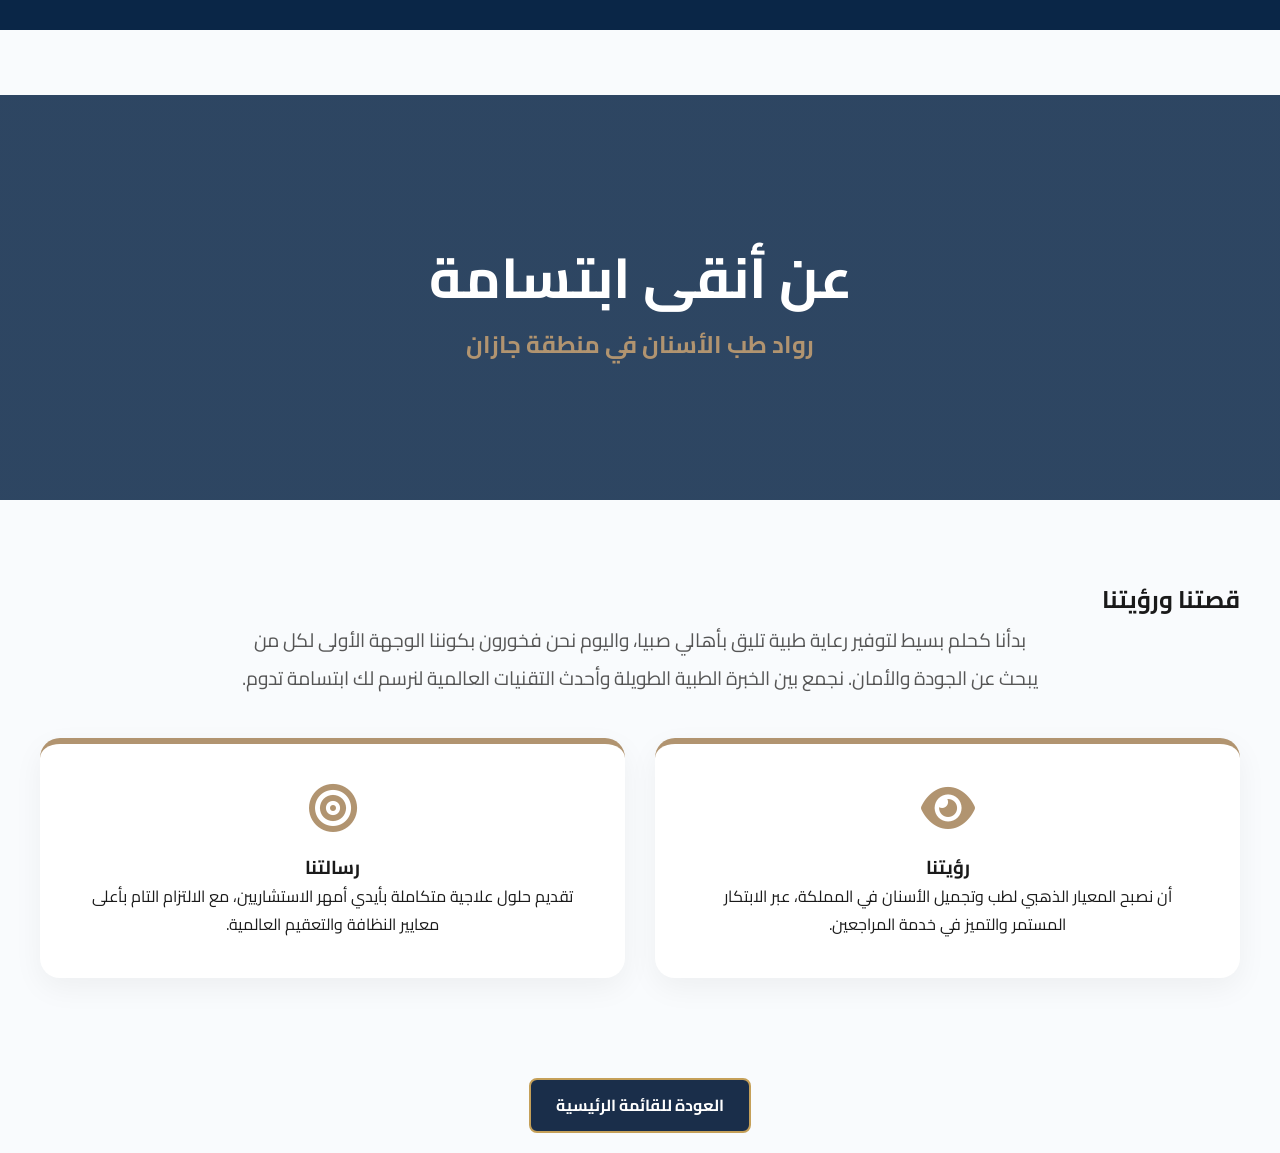
==== about-us.html @ 36056bdd "First website upload - May 23, 2026" ====
<!DOCTYPE html>
<html lang="ar" dir="rtl">
<head>
    <meta charset="UTF-8">
    <meta name="viewport" content="width=device-width, initial-scale=1.0">
    <title>من نحن | أنقى ابتسامة</title>
    <link rel="stylesheet" href="style.css">
    <link rel="stylesheet" href="https://cdnjs.cloudflare.com/ajax/libs/font-awesome/6.0.0/css/all.min.css">
    <link href="https://fonts.googleapis.com/css2?family=Cairo:wght@400;700;800&display=swap" rel="stylesheet">
    <style>
        .about-hero {
            background: linear-gradient(rgba(10,38,71,0.85), rgba(10,38,71,0.85)), url('https://images.unsplash.com/photo-1519494026892-80bbd2d6fd0d?q=80&w=2053&auto=format&fit=crop');
            height: 45vh; display: flex; align-items: center; justify-content: center; color: white; text-align: center; margin-top: 65px;
        }
        .vision-section { padding: 80px 0; }
        .v-grid { display: grid; grid-template-columns: 1fr 1fr; gap: 30px; margin-top: 40px; }
        .v-card { background: white; padding: 40px; border-radius: 20px; border-top: 6px solid var(--accent); box-shadow: 0 10px 30px rgba(0,0,0,0.05); text-align: center; transition: 0.3s; }
        .v-card:hover { transform: translateY(-10px); }
        .v-card i { font-size: 3rem; color: var(--accent); margin-bottom: 20px; }
        @media (max-width: 768px) { .v-grid { grid-template-columns: 1fr; } }
    </style>
</head>
<body>
    <header class="header">
        </header>

    <section class="about-hero">
        <div class="container">
            <h1 style="font-size: 3.5rem;">عن أنقى ابتسامة</h1>
            <p style="color: var(--accent); font-size: 1.5rem; font-weight: bold;">رواد طب الأسنان في منطقة جازان</p>
        </div>
    </section>

    <section class="container vision-section">
        <div class="section-title-wrapper">
            <div class="main-title-box"><h2>قصتنا ورؤيتنا</h2></div>
        </div>
        <p style="font-size: 1.2rem; text-align: center; max-width: 800px; margin: 0 auto; color: #555; line-height: 2;">
            بدأنا كحلم بسيط لتوفير رعاية طبية تليق بأهالي صبيا، واليوم نحن فخورون بكوننا الوجهة الأولى لكل من يبحث عن الجودة والأمان. نجمع بين الخبرة الطبية الطويلة وأحدث التقنيات العالمية لنرسم لك ابتسامة تدوم.
        </p>
        
        <div class="v-grid">
            <div class="v-card">
                <i class="fas fa-eye"></i>
                <h3>رؤيتنا</h3>
                <p>أن نصبح المعيار الذهبي لطب وتجميل الأسنان في المملكة، عبر الابتكار المستمر والتميز في خدمة المراجعين.</p>
            </div>
            <div class="v-card">
                <i class="fas fa-bullseye"></i>
                <h3>رسالتنا</h3>
                <p>تقديم حلول علاجية متكاملة بأيدي أمهر الاستشاريين، مع الالتزام التام بأعلى معايير النظافة والتعقيم العالمية.</p>
            </div>
        </div>
      </section>
	 <div class="footer-actions">
    <a href="index.html" class="custom-button">العودة للقائمة الرئيسية</a>
</div>
</body>
</html>
---- style.css ----
:root {
    --primary: #0a2647;
    --accent: #b19470;
    --gold-light: #c5a059;
    --bg-soft: #f9fbfd;
    --white: #ffffff;
    --text-dark: #1a1a1a;
    --radius-premium: 20px;
}

* { margin: 0; padding: 0; box-sizing: border-box; }

body { 
    font-family: 'Cairo', sans-serif; 
    background: var(--bg-soft); 
    color: var(--text-dark); 
    line-height: 1.7; 
    direction: rtl; 
}

.container { max-width: 1200px; margin: 0 auto; padding: 0 20px; }

/* Header */
.header { 
    background: var(--primary); 
    position: sticky; 
    top: 0; 
    z-index: 1000; 
    padding: 15px 0; 
}
.navbar { display: flex; justify-content: space-between; align-items: center; }
.logo-container { display: flex; align-items: center; gap: 15px; cursor: pointer; }
#main-logo { height: 50px; width: auto; object-fit: contain; }
.logo-text { color: white; font-size: 20px; font-weight: 800; line-height: 1.2; }
.logo-text span { color: var(--accent); }
.logo-text small { display: block; font-size: 11px; font-weight: 400; opacity: 0.8; color: white; }


/* الروابط العلوية (مميزة وجذابة) */
.nav-links { list-style: none; display: flex; gap: 25px; }
.nav-links a { 
    text-decoration: none; 
    color: white; 
    font-weight: 600; 
    font-size: 14px; 
    transition: 0.3s ease-in-out;
    position: relative;
    padding-bottom: 5px;
}
.nav-links a:hover { 
    color: var(--accent); 
}
.nav-links a::after {
    content: '';
    position: absolute;
    bottom: 0;
    right: 0;
    width: 0;
    height: 2px;
    background-color: var(--accent);
    transition: width 0.3s ease;
}
.nav-links a:hover::after {
    width: 100%;
}

/* زر الحجز (مضيء ومميز) */
@keyframes pulseGlow {
    0% {
        box-shadow: 0 0 0 0 rgba(197, 160, 89, 0.7);
        transform: scale(1);
    }
    70% {
        box-shadow: 0 0 0 15px rgba(197, 160, 89, 0);
        transform: scale(1.02);
    }
    100% {
        box-shadow: 0 0 0 0 rgba(197, 160, 89, 0);
        transform: scale(1);
    }
}

.btn-reservation {
    background: #c5a059; /* لون ذهبي وفاتح قليلاً */
    color: var(--primary);
    padding: 12px 24px;
    border-radius: 10px;
    text-decoration: none;
    font-weight: 700;
    display: flex;
    align-items: center;
    gap: 8px;
    transition: 0.3s;
    animation: pulseGlow 2s infinite;
}
.btn-reservation:hover {
    background: #f4d06f; /* لون أفتح عند المرور */
    transform: scale(1.06);
    animation: none; /* إيقاف الوميض عند التمرير ليصبح هادئاً */
}

/* Hero Section */
.hero-section-final {
    position: relative;
    width: 100%;
    height: 85vh;
    display: flex;
    align-items: center;
    background: url('img/clinic-hero.jpg') no-repeat center center / cover;
    background-attachment: fixed;
}
.hero-overlay-final {
    position: absolute;
    top: 0;
    left: 0;
    width: 100%;
    height: 100%;
    background: linear-gradient(to right, rgba(10, 38, 71, 0.1), rgba(10, 38, 71, 0.8) 50%, #0a2647 100%);
    z-index: 1;
}
.hero-container-final { width: 100%; display: flex; justify-content: flex-end; padding-right: 5%; position: relative; z-index: 5; }
.hero-content-final { max-width: 650px; text-align: right; color: #ffffff; }
.hero-content-final h1 { font-size: 3.8rem; line-height: 1.4; margin-bottom: 25px; }
.hero-content-final p { font-size: 1.3rem; line-height: 1.8; margin-bottom: 35px; }
.hero-content-final {
    text-align: right; /* لتغيير مكان المحاذاة بالكامل (يمين، يسار، أو وسط) */
    /* يمكنك استخدام خاصية margin للتحكم الدقيق بالإزاحة: */
    margin-right: 250px; /* قم بزيادة الرقم لإزاحة النص أكثر لليسار، أو قلله لليمين */
}
/* زر الواتساب ومربع النص */
.btn-whatsapp-luxury {
    display: inline-flex;
    align-items: center;
    gap: 10px;
    background: linear-gradient(135deg, #fdf6e9, #e5cf9a); /* تدرج ذهبي فاتح وراقي */
    color: #0a2647;
    padding: 14px 28px; /* حجم أصغر ومناسب */
    border-radius: 12px;
    font-weight: bold;
    font-size: 15px; /* حجم النص مناسب وأصغر */
    text-decoration: none;
    box-shadow: 0 5px 15px rgba(0, 0, 0, 0.15);
    border: 1.5px solid #b19470;
    transition: all 0.3s ease-in-out;
    /* تأثير الإطار اللامع */
    position: relative;
    overflow: hidden;
}

.btn-whatsapp-luxury::before {
    content: '';
    position: absolute;
    top: -50%;
    left: -50%;
    width: 200%;
    height: 200%;
    background: linear-gradient(45deg, transparent, rgba(255, 255, 255, 0.3), transparent);
    transform: rotate(45deg);
    transition: 0.6s;
}

.btn-whatsapp-luxury:hover::before {
    left: 100%;
}

.btn-whatsapp-luxury:hover { 
    background: #ffffff; 
    color: #0a2647; 
    transform: translateY(-3px);
    box-shadow: 0 10px 20px rgba(177, 148, 112, 0.4);
    border-color: #c5a059;
}

/* Services */
.services { padding: 80px 0; }
.section-title { text-align: center; margin-bottom: 50px; }
.section-title h2 { font-size: 2.5rem; color: var(--primary); margin-bottom: 10px; }
.services-grid { display: grid; grid-template-columns: repeat(auto-fit, minmax(280px, 1fr)); gap: 30px; }
.s-card { background: var(--white); padding: 35px; border-radius: var(--radius-premium); transition: 0.4s; border-top: 5px solid var(--primary); box-shadow: 0 10px 30px rgba(0,0,0,0.05); }
.s-card:hover { transform: translateY(-10px); border-top-color: var(--accent); }
.s-icon { font-size: 40px; color: var(--primary); margin-bottom: 20px; }

/* Doctors Grid */
.doctors { background-color: var(--white); padding: 80px 0; }
.doctors-grid { display: grid; grid-template-columns: repeat(auto-fit, minmax(280px, 1fr)); gap: 30px; margin-top: 40px; }
.dr-card {
    background: var(--bg-soft);
    padding: 30px 20px;
    border-radius: var(--radius-premium);
    text-align: center;
    transition: 0.4s;
    border-bottom: 4px solid transparent;
    display: flex;
    flex-direction: column;
    align-items: center;
    justify-content: center;
    cursor: pointer;
}
.dr-card:hover {
    transform: translateY(-10px);
    background: var(--white);
    box-shadow: 0 15px 30px rgba(10, 38, 71, 0.08);
    border-bottom-color: var(--accent);
}
.dr-img {
    width: 150px;
    height: 150px;
    border-radius: 50%;
    object-fit: cover;
    margin-bottom: 20px;
    border: 3px solid var(--white);
    box-shadow: 0 8px 15px rgba(0,0,0,0.05);
}
.dr-card h4 { color: var(--primary); font-size: 20px; font-weight: 700; margin-bottom: 8px; }
.dr-card p { color: var(--accent); font-size: 14px; font-weight: 600; }

/* Reviews */
.reviews-grid {
    display: grid;
    grid-template-columns: repeat(auto-fit, minmax(300px, 1fr));
    gap: 20px;
    max-height: 500px;
    overflow-y: auto;
    padding: 10px;
}
.review-card {
    background: white;
    padding: 20px;
    border-radius: 15px;
    box-shadow: 0 5px 15px rgba(0,0,0,0.05);
    border-right: 5px solid #b19470;
}
.stars { color: #ffc107; margin-bottom: 10px; }
.review-text { font-size: 14px; color: #444; line-height: 1.6; font-style: italic; }
.reviewer-name { display: block; margin-top: 15px; font-weight: bold; color: #0a2647; font-size: 13px; }

/* Doctor Details Profile */
.dr-profile-header {
    background: var(--primary);
    color: white;
    padding: 80px 0 60px;
    text-align: center;
    border-bottom: 4px solid var(--accent);
}
.profile-main-img {
    width: 200px;
    height: 200px;
    border-radius: 50%;
    border: 4px solid var(--accent);
    margin-bottom: 20px;
    object-fit: cover;
    box-shadow: 0 10px 30px rgba(0,0,0,0.3);
}
.dr-profile-header h1 { font-size: 2.2rem; margin-bottom: 10px; }
.specialty { color: var(--accent); font-size: 1.2rem; font-weight: 700; margin-bottom: 30px; }
.bio {
    max-width: 800px;
    margin: 0 auto;
    background: rgba(255, 255, 255, 0.08);
    padding: 25px;
    border-radius: 15px;
    line-height: 1.7;
}
.cases-gallery { padding: 60px 0; }
.cases-grid { display: grid; grid-template-columns: repeat(auto-fit, minmax(320px, 1fr)); gap: 30px; margin-top: 30px; }
.case-item { background: var(--bg-soft); padding: 20px; border-radius: 15px; box-shadow: 0 5px 15px rgba(0,0,0,0.05); }
.case-item h4 { color: var(--primary); margin-bottom: 15px; text-align: center; font-size: 18px; }
.case-images img { width: 100%; height: 220px; object-fit: cover; border-radius: 10px; margin-top: 5px; }

/* Back Home Button */
.btn-back-home {
    display: inline-flex;
    align-items: center;
    gap: 10px;
    background-color: #0a2647;
    color: #ffffff !important;
    padding: 12px 28px;
    border-radius: 30px;
    text-decoration: none;
    font-weight: 700;
    border: 2px solid #b19470;
    transition: all 0.3s ease;
}
.btn-back-home:hover {
    background-color: #b19470;
    color: #0a2647 !important;
    transform: translateY(-3px);
}
    back-home:hover {
    background-color: #b19470;
    color: #0a2647 !important;
    transform: translateY(-3px);
}
/* Footer */
.footer { background: var(--primary); color: white; padding: 60px 0 30px; border-top: 5px solid var(--accent); text-align: center; }
.social-links a { color: white; font-size: 24px; margin: 0 12px; transition: 0.3s; }
.social-links a:hover { color: var(--accent); }

@media (max-width: 968px) {
    .hero-content-final h1 { font-size: 2.2rem; }
    .hero-content-final p { font-size: 1rem; }
    .nav-links { display: none; }
}
/* تفعيل التفاعل باللمس للأجهزة الذكية والجوالات */
@media (max-width: 768px) {
    .s-card:active, .s-card:focus,
    .dr-card:active, .dr-card:focus {
        transform: translateY(-8px);
        box-shadow: 0 12px 30px rgba(10, 38, 71, 0.08);
        border-top-color: var(--accent);
        background: var(--white);
    }
    
    .dr-card {
        /* إتاحة مساحة أكبر قليلاً للضغط بالإصبع في الجوال */
        padding: 40px 15px;
    }
}

/* --- تنسيق قسم التقييمات --- */
.reviews-grid {
    display: grid;
    grid-template-columns: repeat(auto-fit, minmax(300px, 1fr));
    gap: 25px;
    padding: 15px;
}

.review-card {
    background: var(--white);
    padding: 25px;
    border-radius: 20px;
    box-shadow: 0 6px 20px rgba(0,0,0,0.03);
    border-right: 6px solid var(--accent);
    position: relative;
    overflow: hidden;
    transition: all 0.4s cubic-bezier(0.175, 0.885, 0.32, 1.275);
}

/* تأثير اللمسة الماسية (إضاءة ولمعان) عند التمرير */
.review-card::before {
    content: '';
    position: absolute;
    top: 0;
    left: -100%;
    width: 100%;
    height: 100%;
    background: linear-gradient(
        120deg,
        transparent,
        rgba(255, 255, 255, 0.4),
        transparent
    );
    transition: all 0.6s ease;
}

.review-card:hover {
    transform: translateY(-8px) scale(1.02);
    box-shadow: 0 15px 35px rgba(177, 148, 112, 0.15);
    border-color: var(--gold-light);
}

.review-card:hover::before {
    left: 100%;
}

/* تفعيل التأثير عند اللمس في الجوال */
@media (max-width: 768px) {
    .review-card:active {
        transform: translateY(-6px) scale(1.02);
        box-shadow: 0 12px 30px rgba(10, 38, 71, 0.08);
        border-color: var(--gold-light);
    }
}
/* --- تعديل قسم الأطباء --- */
.doctors-title-box {
    text-align: center;
    margin: 0 auto 40px auto;
    background: linear-gradient(135deg, rgba(249, 251, 253, 0.9), rgba(229, 207, 154, 0.1));
    padding: 24px 20px; /* تم تصغير البادينغ ليتناسب مع النص */
    border-radius: 16px; /* تقليل التدوير ليتناسب مع الحجم الجديد */
    border: 2px solid var(--accent, #b19470);
    box-shadow: 0 6px 20px rgba(177, 148, 112, 0.06);
    max-width: 550px; /* تقليل العرض الأقصى للإطار */
}

.doctors-title-box h2 {
    color: var(--primary, #0a2647);
    font-size: 1.8rem; /* تصغير الخط ليتناسب مع حجم الإطار */
    font-weight: 700;
    margin-bottom: 6px;
}

.doctors-title-box p {
    color: var(--accent, #b19470);
    font-size: 1.05rem; /* تصغير الخط */
    font-weight: 600;
    margin: 0;
}

/* تعديل الشبكة لتصبح 3 أطباء في الصف الواحد */
.doctors-grid {
    display: grid;
    grid-template-columns: repeat(3, 1fr); /* 3 أطباء في الصف */
    gap: 25px;
    max-width: 1050px;
    margin: 0 auto;
}

/* لتجاوب الشاشات الصغيرة: ليصبح طبيبين أو طبيب في الصفوف الصغيرة */
/* في وضع الكمبيوتر: إخفاء زر الجوال */
.menu-toggle {
    display: none;
    cursor: pointer;
    margin-right: 15px;
}

/* في وضع الجوال (أصغر من 768px) */
@media (max-width: 768px) {
    .menu-toggle {
        display: flex;
        flex-direction: column;
        gap: 5px;
    }
    
    .menu-toggle span {
        width: 25px;
        height: 3px;
        background: white;
    }

    .nav-links {
        display: none; /* إخفاء القائمة العادية */
        position: absolute;
        top: 100%; /* تظهر تحت الهيدر مباشرة */
        left: 0;
        width: 100%;
        background: #0a2647;
        flex-direction: column;
        padding: 20px;
        text-align: center;
        z-index: 1000;
    }

    /* كلاس يضيفه الجافاسكريبت عند الضغط ليظهر القائمة */
    .nav-links.active {
        display: flex;
    }
}
/* --- إصلاح تداخل الهيدر والتجاوب --- */

/* وضع الكمبيوتر */
.menu-toggle {
    display: none;
    cursor: pointer;
}

/* وضع الجوال (أصغر من 968px ليتناسب مع الكود السابق لديك) */
@media (max-width: 968px) {
    .menu-toggle {
        display: flex;
        flex-direction: column;
        gap: 5px;
    }
    
    .menu-toggle span {
        width: 25px;
        height: 3px;
        background: white;
        transition: 0.3s;
    }

    .nav-links {
        display: none; /* مخفية افتراضياً في الجوال */
        flex-direction: column;
        position: absolute;
        top: 100%;
        left: 0;
        width: 100%;
        background: #0a2647;
        padding: 20px;
        text-align: center;
        box-shadow: 0 10px 20px rgba(0,0,0,0.2);
        z-index: 999;
    }

    /* عند تفعيل القائمة */
    .nav-links.active {
        display: flex;
    }

    .nav-links li {
        margin: 10px 0;
    }

    /* منع التداخل مع زر الحجز */
    .btn-reservation {
        padding: 8px 15px;
        font-size: 13px;
    }
}
.footer-actions {
    display: flex;
    justify-content: center; /* يضعه في الجهة اليمنى كما طلبت */
    padding: 20px;
}

.custom-button {
    display: inline-block;
    padding: 12px 25px;
    background-color: #1a2e4a; /* اللون الكحلي */
    color: #ffffff; /* لون النص */
    text-decoration: none;
    border: 2px solid #c5a059; /* الحدود الذهبية */
    border-radius: 8px; /* زوايا منحنية قليلاً */
    font-weight: bold;
    transition: all 0.3s ease; /* لإضافة تأثير حركة ناعم عند المرور بالفأرة */
}

/* تأثير عند المرور بالفأرة */
.custom-button:hover {
    background-color: #c5a059; /* يصبح ذهبي عند التمرير */
    color: #1a2e4a; /* ويصبح النص كحلي */
    border-color: #1a2e4a;
}
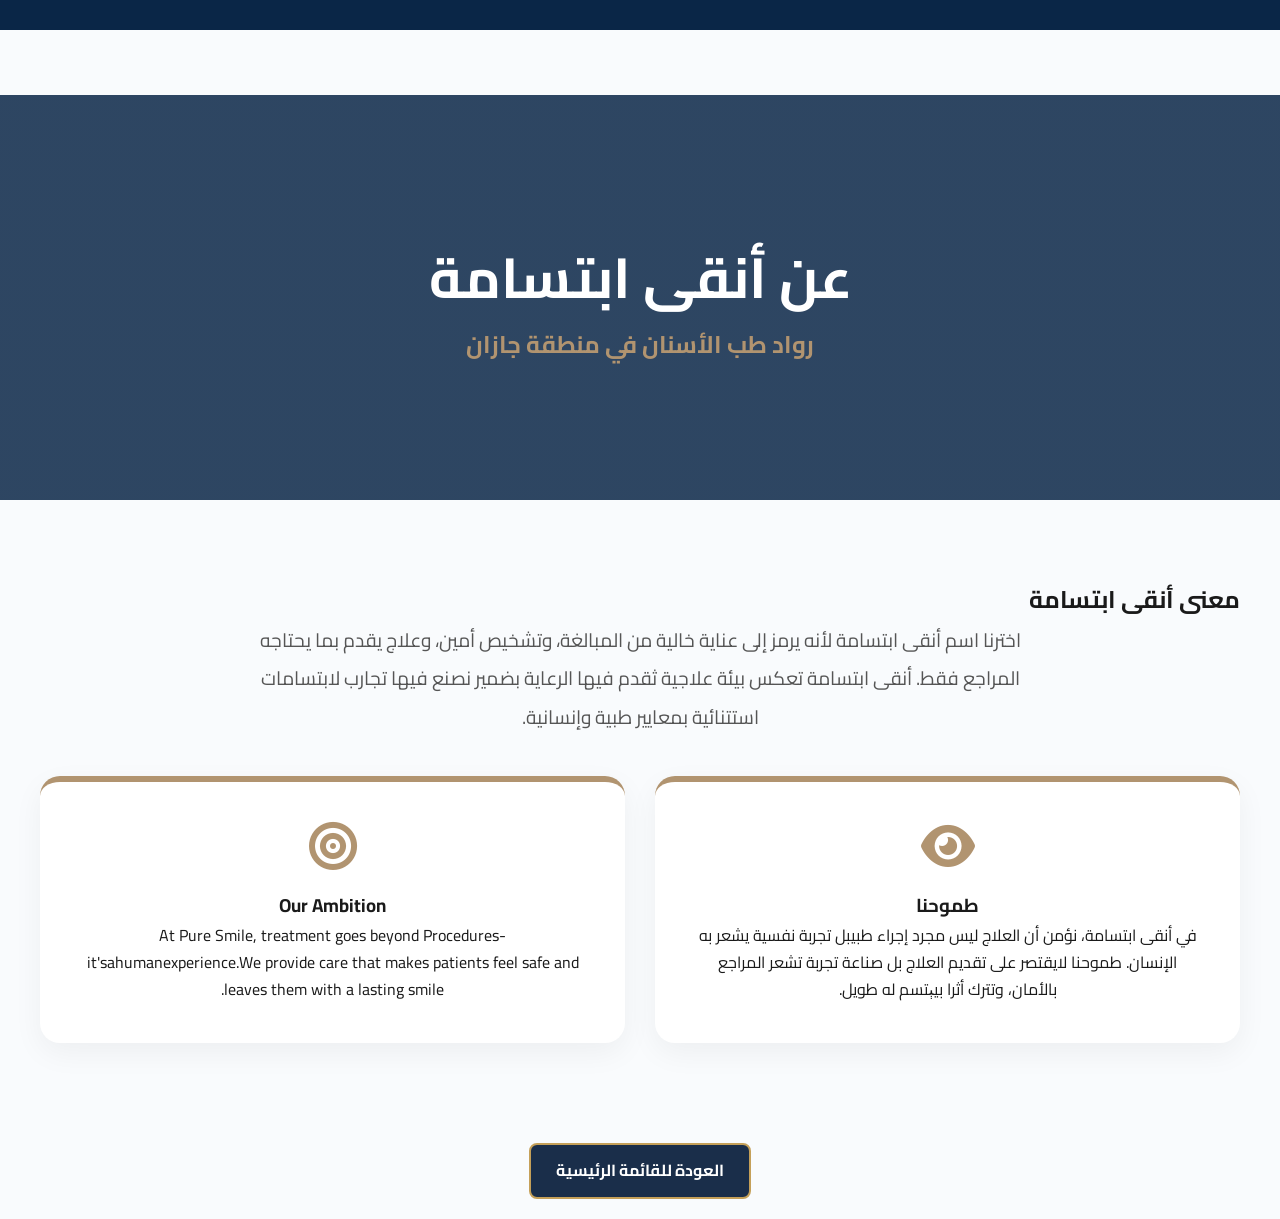
==== commit 56b5f015: "icon new 2026" ====
--- a/about-us.html
+++ b/about-us.html
@@ -7,6 +7,7 @@
     <link rel="stylesheet" href="style.css">
     <link rel="stylesheet" href="https://cdnjs.cloudflare.com/ajax/libs/font-awesome/6.0.0/css/all.min.css">
     <link href="https://fonts.googleapis.com/css2?family=Cairo:wght@400;700;800&display=swap" rel="stylesheet">
+	<link rel="icon" type="image/png" href="img/logo-icon.png">
     <style>
         .about-hero {
             background: linear-gradient(rgba(10,38,71,0.85), rgba(10,38,71,0.85)), url('https://images.unsplash.com/photo-1519494026892-80bbd2d6fd0d?q=80&w=2053&auto=format&fit=crop');
@@ -33,22 +34,23 @@
 
     <section class="container vision-section">
         <div class="section-title-wrapper">
-            <div class="main-title-box"><h2>قصتنا ورؤيتنا</h2></div>
+            <div class="main-title-box"><h2>معنى أنقى ابتسامة</h2></div>
         </div>
         <p style="font-size: 1.2rem; text-align: center; max-width: 800px; margin: 0 auto; color: #555; line-height: 2;">
-            بدأنا كحلم بسيط لتوفير رعاية طبية تليق بأهالي صبيا، واليوم نحن فخورون بكوننا الوجهة الأولى لكل من يبحث عن الجودة والأمان. نجمع بين الخبرة الطبية الطويلة وأحدث التقنيات العالمية لنرسم لك ابتسامة تدوم.
+           اخترنا اسم أنقى ابتسامة لأنه يرمز إلى عناية خالية من المبالغة، وتشخيص أمين، وعلاج يقدم بما يحتاجه المراجع فقط. أنقى ابتسامة تعكس بيئة علاجية ثقدم فيها الرعاية بضمير نصنع فيها تجارب لابتسامات استتنائية بمعايير طبية وإنسانية.
+			
         </p>
         
         <div class="v-grid">
             <div class="v-card">
                 <i class="fas fa-eye"></i>
-                <h3>رؤيتنا</h3>
-                <p>أن نصبح المعيار الذهبي لطب وتجميل الأسنان في المملكة، عبر الابتكار المستمر والتميز في خدمة المراجعين.</p>
+                <h3>طموحنا</h3>
+                <p>في أنقى ابتسامة، نؤمن أن العلاج ليس مجرد إجراء طبيبل تجربة نفسية يشعر به الإنسان. طموحنا لايقتصر على تقديم العلاج بل صناعة تجربة تشعر المراجع بالأمان، وتترك أثرا بيېتسم له طويل.</p>
             </div>
             <div class="v-card">
                 <i class="fas fa-bullseye"></i>
-                <h3>رسالتنا</h3>
-                <p>تقديم حلول علاجية متكاملة بأيدي أمهر الاستشاريين، مع الالتزام التام بأعلى معايير النظافة والتعقيم العالمية.</p>
+                <h3>Our Ambition</h3>
+                <p>At Pure Smile, treatment goes beyond Procedures-it'sahumanexperience.We provide care that makes patients feel safe and leaves them with a lasting smile.</p>
             </div>
         </div>
       </section>
--- a/style.css
+++ b/style.css
@@ -125,7 +125,7 @@
 .hero-content-final {
     text-align: right; /* لتغيير مكان المحاذاة بالكامل (يمين، يسار، أو وسط) */
     /* يمكنك استخدام خاصية margin للتحكم الدقيق بالإزاحة: */
-    margin-right: 250px; /* قم بزيادة الرقم لإزاحة النص أكثر لليسار، أو قلله لليمين */
+    margin-right: 3px; /* قم بزيادة الرقم لإزاحة النص أكثر لليسار، أو قلله لليمين */
 }
 /* زر الواتساب ومربع النص */
 .btn-whatsapp-luxury {
@@ -265,7 +265,13 @@
 .cases-grid { display: grid; grid-template-columns: repeat(auto-fit, minmax(320px, 1fr)); gap: 30px; margin-top: 30px; }
 .case-item { background: var(--bg-soft); padding: 20px; border-radius: 15px; box-shadow: 0 5px 15px rgba(0,0,0,0.05); }
 .case-item h4 { color: var(--primary); margin-bottom: 15px; text-align: center; font-size: 18px; }
-.case-images img { width: 100%; height: 220px; object-fit: cover; border-radius: 10px; margin-top: 5px; }
+.case-images img { 
+    width: 100%; 
+    height: auto; 
+    object-fit: contain; 
+    border-radius: 10px; 
+    margin-top: 5px; 
+}
 
 /* Back Home Button */
 .btn-back-home {
@@ -324,7 +330,11 @@
     gap: 25px;
     padding: 15px;
 }
-
+.reviews-grid { display: grid; grid-template-columns: repeat(auto-fill, minmax(300px, 1fr)); gap: 20px; }
+.review-card { border: 1px solid #ddd; padding: 20px; border-radius: 12px; background: #fff; }
+.review-text { display: -webkit-box; -webkit-line-clamp: 3; -webkit-box-orient: vertical; overflow: hidden; }
+.review-text.full { -webkit-line-clamp: unset; }
+.read-more { color: #007bff; cursor: pointer; font-weight: bold; }
 .review-card {
     background: var(--white);
     padding: 25px;
@@ -335,7 +345,17 @@
     overflow: hidden;
     transition: all 0.4s cubic-bezier(0.175, 0.885, 0.32, 1.275);
 }
-
+.avatar-icon { 
+    width: 35px; height: 35px; border-radius: 50%; object-fit: cover; margin-left: 10px; 
+}
+.stars-container { 
+    color: #f39c12; margin: 8px 0; font-size: 14px; 
+}
+.review-text { 
+    line-height: 1.6; display: -webkit-box; -webkit-line-clamp: 3; 
+    -webkit-box-orient: vertical; overflow: hidden; transition: 0.3s; 
+}
+.review-text.full { -webkit-line-clamp: unset; }
 /* تأثير اللمسة الماسية (إضاءة ولمعان) عند التمرير */
 .review-card::before {
     content: '';
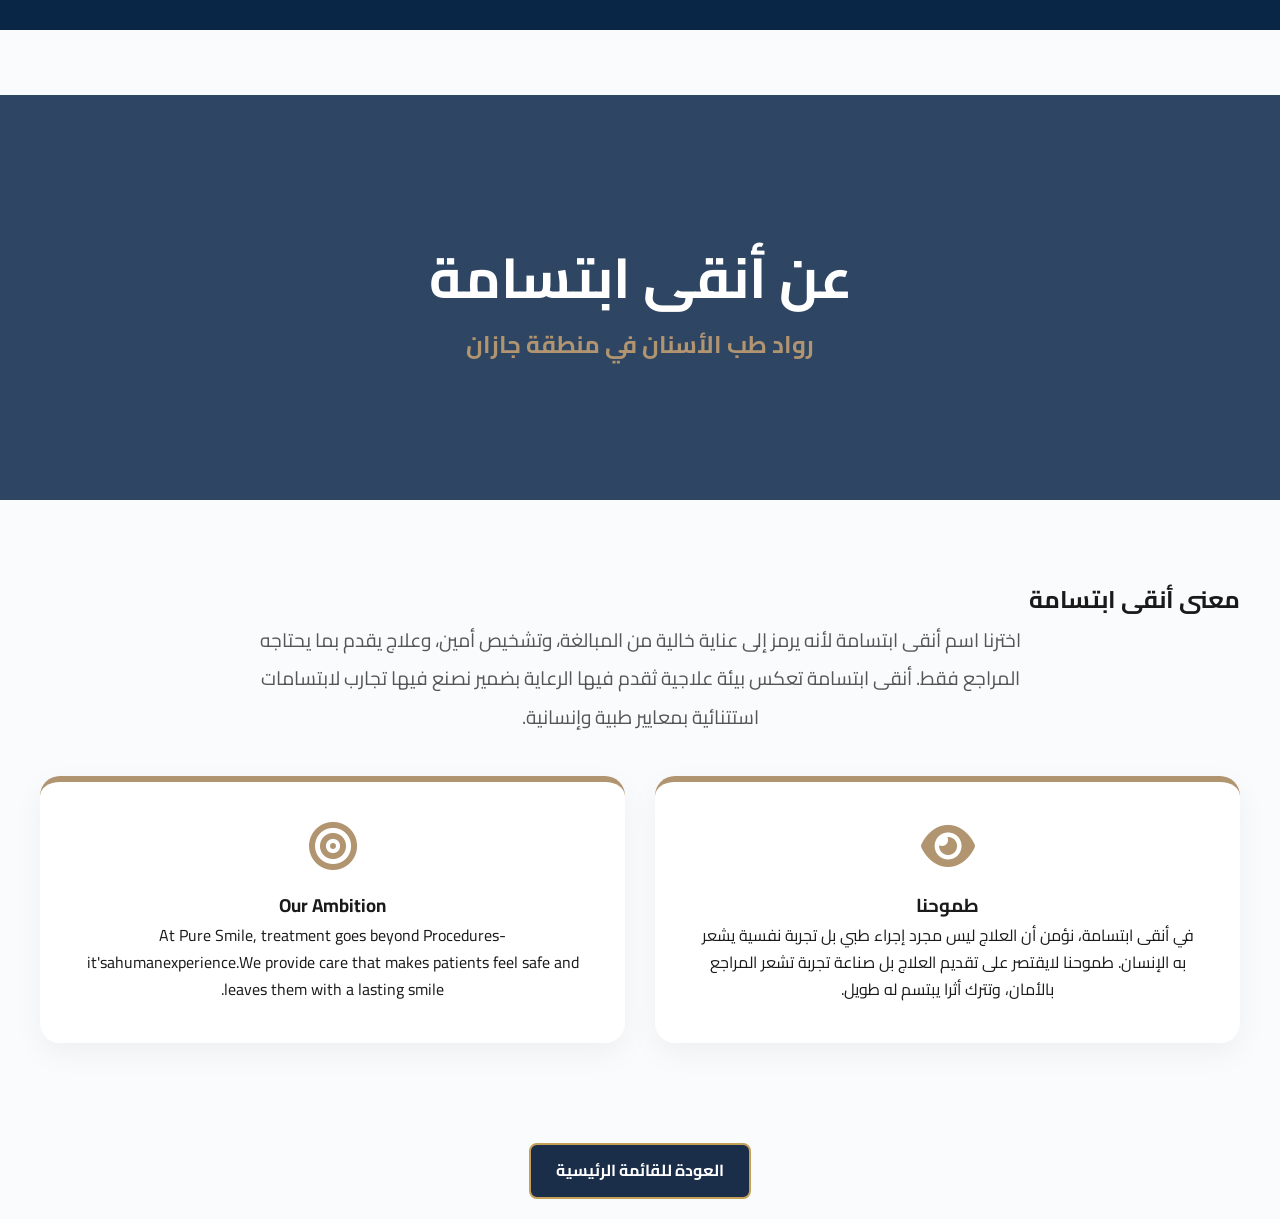
==== commit 1c2c2929: "1121" ====
--- a/about-us.html
+++ b/about-us.html
@@ -45,7 +45,7 @@
             <div class="v-card">
                 <i class="fas fa-eye"></i>
                 <h3>طموحنا</h3>
-                <p>في أنقى ابتسامة، نؤمن أن العلاج ليس مجرد إجراء طبيبل تجربة نفسية يشعر به الإنسان. طموحنا لايقتصر على تقديم العلاج بل صناعة تجربة تشعر المراجع بالأمان، وتترك أثرا بيېتسم له طويل.</p>
+                <p>في أنقى ابتسامة، نؤمن أن العلاج ليس مجرد إجراء طبي بل تجربة نفسية يشعر به الإنسان. طموحنا لايقتصر على تقديم العلاج بل صناعة تجربة تشعر المراجع بالأمان، وتترك أثرا يبتسم له طويل.</p>
             </div>
             <div class="v-card">
                 <i class="fas fa-bullseye"></i>
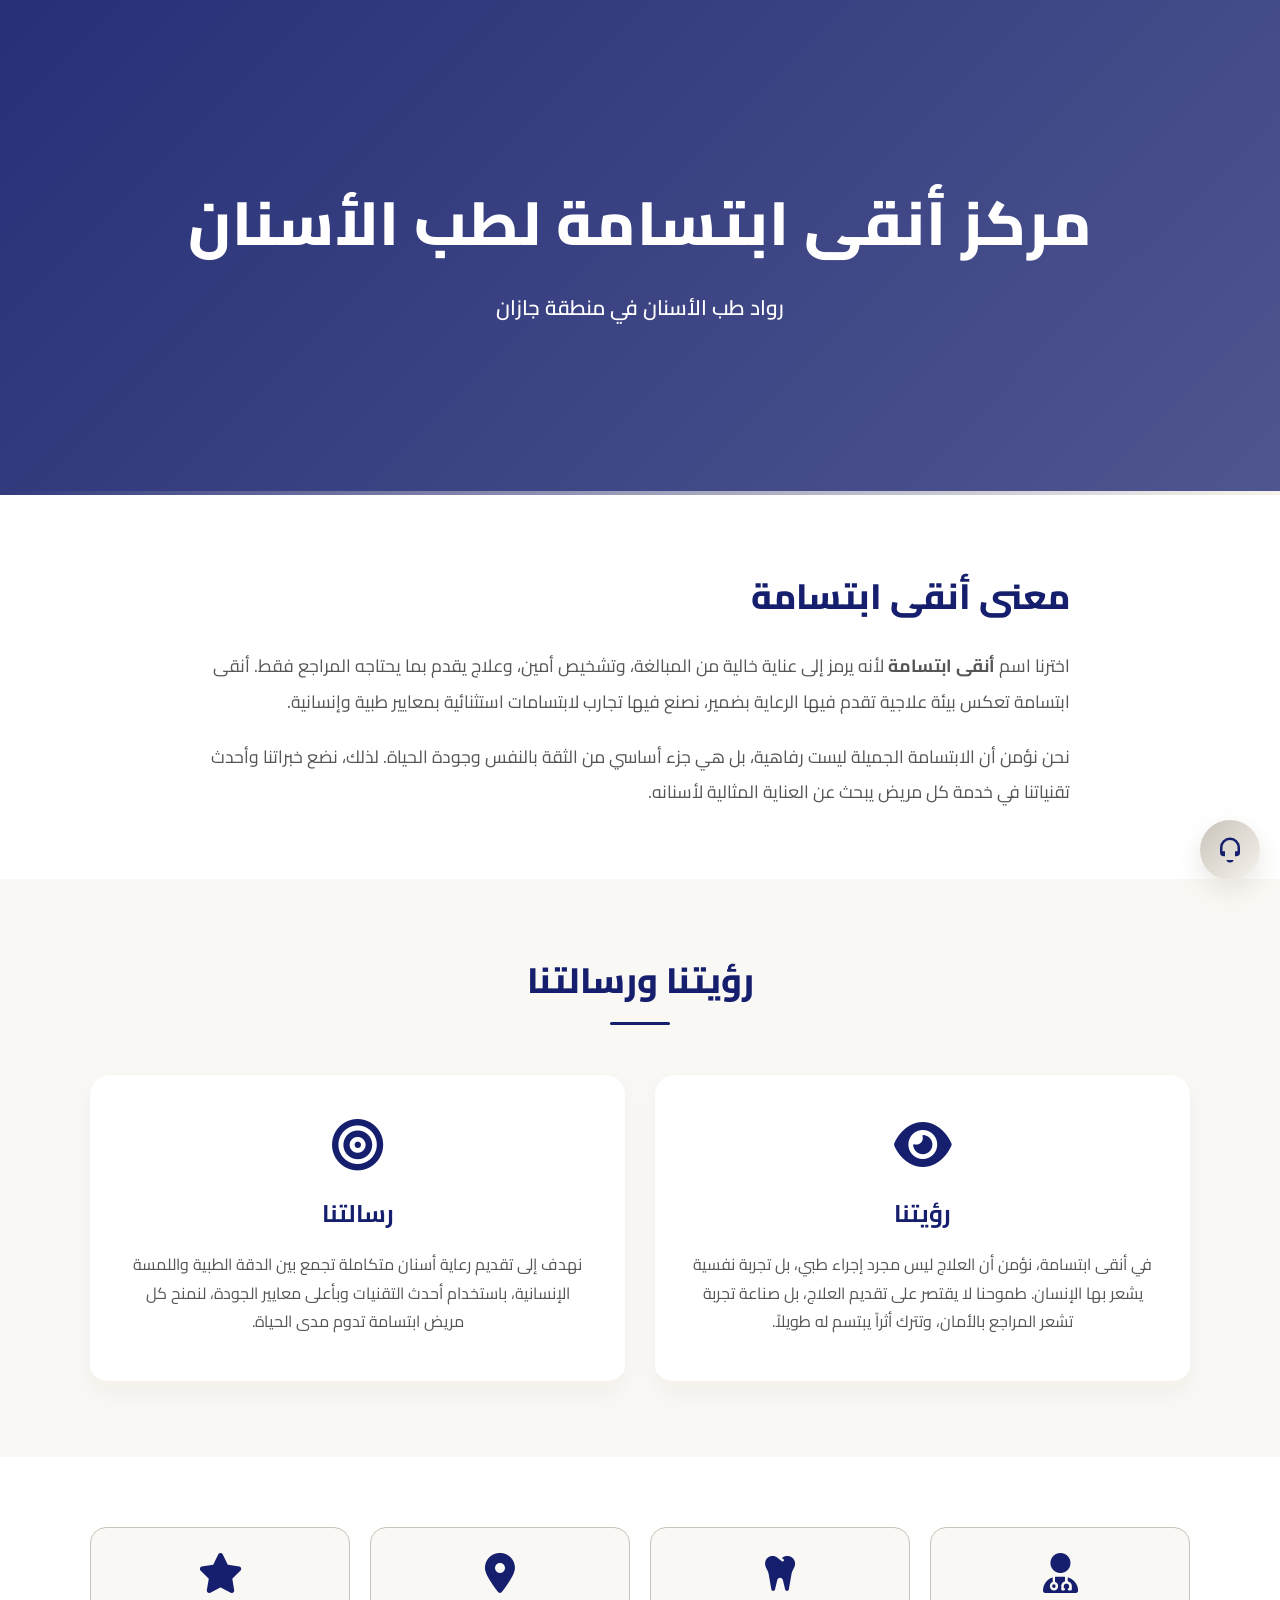
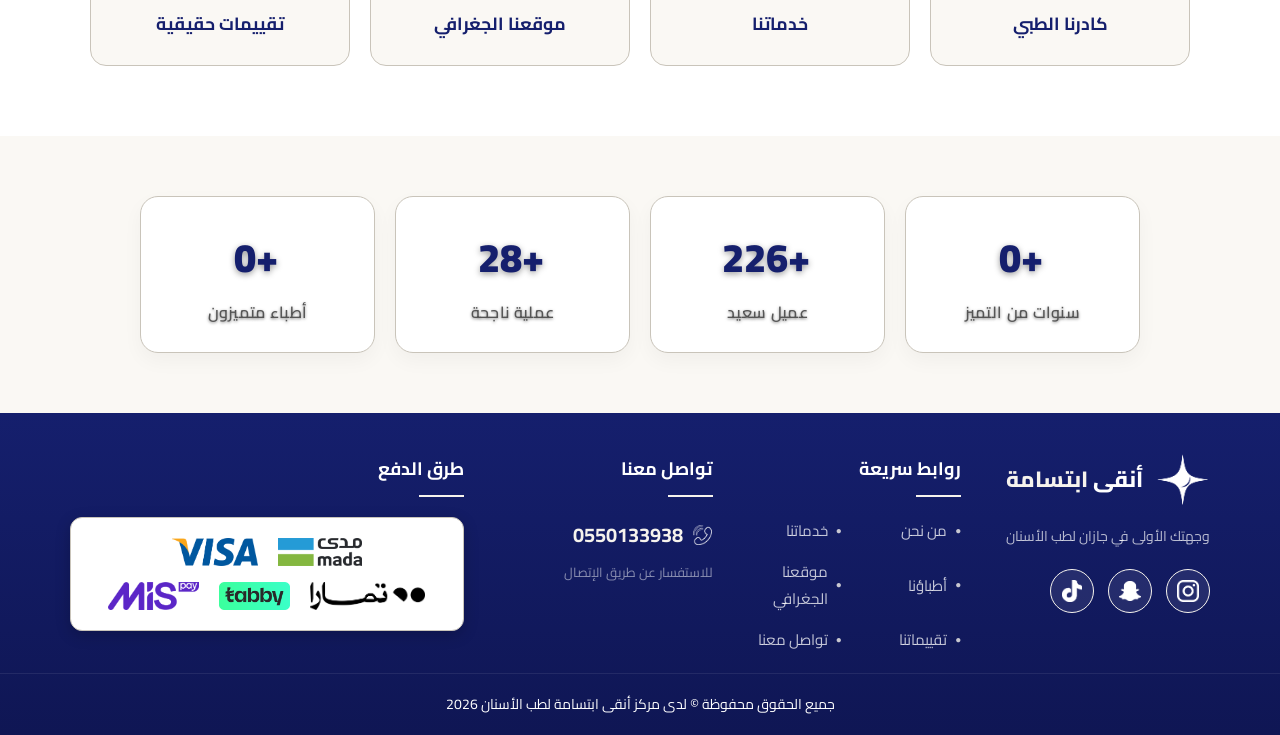
==== commit d362027d: "edit 2-6-2026" ====
--- a/about-us.html
+++ b/about-us.html
@@ -5,57 +5,764 @@
     <meta name="viewport" content="width=device-width, initial-scale=1.0">
     <title>من نحن | أنقى ابتسامة</title>
     <link rel="stylesheet" href="style.css">
-    <link rel="stylesheet" href="https://cdnjs.cloudflare.com/ajax/libs/font-awesome/6.0.0/css/all.min.css">
-    <link href="https://fonts.googleapis.com/css2?family=Cairo:wght@400;700;800&display=swap" rel="stylesheet">
-	<link rel="icon" type="image/png" href="img/logo-icon.png">
+    <link rel="stylesheet" href="https://cdnjs.cloudflare.com/ajax/libs/font-awesome/6.4.0/css/all.min.css">
+    <link href="https://fonts.googleapis.com/css2?family=Tajawal:wght@400;600;700;800;900&display=swap" rel="stylesheet">
+    <link href="https://fonts.googleapis.com/css2?family=Cairo:wght@400;600;700;800&display=swap" rel="stylesheet">
+    <link rel="icon" type="image/png" href="img/logo-icon.png">
+	<link rel="stylesheet" href="popup.css">
     <style>
+        :root {
+            --primary: #151F6D;
+            --accent: #F6F3ED;
+            --bg-soft: #FAF8F4;
+            --white: #ffffff;
+            --border-light: #C9C4BA;
+        }
+
+        body {
+            font-family: 'Cairo', sans-serif;
+            background: var(--bg-soft);
+            margin: 0;
+            padding: 0;
+            color: #333;
+            line-height: 1.8;
+        }
+
+        .header { display: none !important; }
+
+        .back-home-container {
+            max-width: 1200px;
+            margin: 20px auto 0;
+            padding: 0 20px;
+            text-align: right;
+        }
+        .btn-back-home {
+            display: inline-flex;
+            align-items: center;
+            gap: 10px;
+            background: var(--primary);
+            color: var(--white) !important;
+            padding: 12px 28px;
+            border-radius: 50px;
+            text-decoration: none;
+            font-weight: 700;
+            font-size: 15px;
+            border: 2px solid var(--accent);
+            transition: all 0.3s ease;
+            box-shadow: 0 4px 15px rgba(0,0,0,0.08);
+        }
+        .btn-back-home i { font-size: 16px; transition: transform 0.3s ease; }
+        .btn-back-home:hover {
+            background: var(--accent);
+            color: var(--primary) !important;
+            transform: translateY(-3px);
+            box-shadow: 0 8px 25px rgba(246, 243, 237, 0.3);
+        }
+        .btn-back-home:hover i { transform: translateX(-5px); }
+
+        /* ===== الهيرو بصورة محلية ===== */
         .about-hero {
-            background: linear-gradient(rgba(10,38,71,0.85), rgba(10,38,71,0.85)), url('https://images.unsplash.com/photo-1519494026892-80bbd2d6fd0d?q=80&w=2053&auto=format&fit=crop');
-            height: 45vh; display: flex; align-items: center; justify-content: center; color: white; text-align: center; margin-top: 65px;
-        }
-        .vision-section { padding: 80px 0; }
-        .v-grid { display: grid; grid-template-columns: 1fr 1fr; gap: 30px; margin-top: 40px; }
-        .v-card { background: white; padding: 40px; border-radius: 20px; border-top: 6px solid var(--accent); box-shadow: 0 10px 30px rgba(0,0,0,0.05); text-align: center; transition: 0.3s; }
-        .v-card:hover { transform: translateY(-10px); }
-        .v-card i { font-size: 3rem; color: var(--accent); margin-bottom: 20px; }
-        @media (max-width: 768px) { .v-grid { grid-template-columns: 1fr; } }
+            background: linear-gradient(135deg, rgba(21, 31, 109, 0.92), rgba(21, 31, 109, 0.75)), 
+                        url('img/pure1.jpg');
+            background-size: cover;
+            background-position: center;
+            min-height: 55vh;
+            display: flex;
+            align-items: center;
+            justify-content: center;
+            color: white;
+            text-align: center;
+            margin-top: 0;
+            position: relative;
+            padding: 60px 20px;
+        }
+        .about-hero::after {
+            content: '';
+            position: absolute;
+            bottom: 0;
+            left: 0;
+            right: 0;
+            height: 4px;
+            background: linear-gradient(to left, var(--accent), transparent);
+        }
+        .about-hero h1 {
+            font-size: 3.8rem;
+            font-weight: 800;
+            margin-bottom: 10px;
+            letter-spacing: 1px;
+            color: #ffffff;
+        }
+        .about-hero p {
+            font-size: 1.3rem;
+            font-weight: 600;
+            color: #ffffff;
+            max-width: 600px;
+            margin: 0 auto;
+        }
+
+        /* ===== القصة (بدون شارة قصتنا) ===== */
+        .story-section {
+            padding: 70px 20px 50px;
+            background: var(--white);
+        }
+        .story-section .container { max-width: 900px; margin: 0 auto; }
+        .story-section h2 {
+            font-size: 2.2rem;
+            color: var(--primary);
+            margin-bottom: 20px;
+            font-weight: 800;
+        }
+        .story-section p {
+            font-size: 1.1rem;
+            color: #555;
+            line-height: 2;
+            margin-bottom: 20px;
+        }
+
+        /* ===== الرؤية والرسالة ===== */
+        .vision-section {
+            padding: 70px 20px;
+            background: var(--bg-soft);
+        }
+        .section-title-wrapper {
+            text-align: center;
+            margin-bottom: 50px;
+        }
+        .section-title-wrapper h2 {
+            font-size: 2.2rem;
+            color: var(--primary);
+            font-weight: 800;
+            display: inline-block;
+            position: relative;
+        }
+        .section-title-wrapper h2::after {
+            content: '';
+            display: block;
+            width: 60px;
+            height: 3px;
+            background: var(--primary);
+            margin: 10px auto 0;
+            border-radius: 3px;
+        }
+        .v-grid {
+            display: grid;
+            grid-template-columns: 1fr 1fr;
+            gap: 30px;
+            max-width: 1100px;
+            margin: 0 auto;
+        }
+        .v-card {
+            background: var(--white);
+            padding: 45px 35px;
+            border-radius: 20px;
+            border-bottom: 6px solid var(--accent);
+            box-shadow: 0 8px 25px rgba(0,0,0,0.04);
+            text-align: center;
+            transition: all 0.4s cubic-bezier(0.175, 0.885, 0.32, 1.275);
+        }
+        .v-card:hover {
+            transform: translateY(-10px);
+            box-shadow: 0 18px 40px rgba(246, 243, 237, 0.12);
+        }
+        .v-card i {
+            font-size: 3.2rem;
+            color: var(--primary);
+            margin-bottom: 20px;
+        }
+        .v-card h3 {
+            color: var(--primary);
+            font-size: 1.5rem;
+            font-weight: 700;
+            margin-bottom: 15px;
+        }
+        .v-card p {
+            color: #555;
+            font-size: 1rem;
+            line-height: 1.8;
+        }
+
+        /* ===== بطاقات تفاعلية سريعة (بدون عنوان) ===== */
+        .quick-links-section {
+            padding: 70px 20px;
+            background: var(--white);
+        }
+        .quick-links-grid {
+            display: grid;
+            grid-template-columns: repeat(4, 1fr);
+            gap: 20px;
+            max-width: 1100px;
+            margin: 0 auto;
+        }
+        .quick-link-card {
+            background: var(--bg-soft);
+            border: 1px solid var(--border-light);
+            border-radius: 16px;
+            padding: 25px 15px;
+            text-align: center;
+            text-decoration: none;
+            color: var(--primary);
+            transition: all 0.3s ease;
+            display: flex;
+            flex-direction: column;
+            align-items: center;
+            gap: 10px;
+        }
+        .quick-link-card:hover {
+            background: var(--primary);
+            color: var(--white);
+            transform: translateY(-8px);
+            box-shadow: 0 15px 30px rgba(0,0,0,0.1);
+        }
+        .quick-link-card i {
+            font-size: 2.5rem;
+            margin-bottom: 5px;
+        }
+        .quick-link-card span {
+            font-weight: 700;
+            font-size: 1.1rem;
+        }
+
+        /* ===== إحصائيات (بنفس تصميم صفحة التركيبات) ===== */
+        .stats-about {
+            padding: 60px 20px;
+            background: var(--bg-soft);
+            text-align: center;
+        }
+        .stats-about-grid {
+            display: grid;
+            grid-template-columns: repeat(4, 1fr);
+            gap: 20px;
+            max-width: 1000px;
+            margin: 0 auto;
+        }
+        .stats-about-item {
+            background: var(--white);
+            border: 1px solid var(--border-light);
+            border-radius: 18px;
+            padding: 25px 15px;
+            transition: 0.3s;
+            box-shadow: 0 8px 20px rgba(0,0,0,0.04);
+        }
+        .stats-about-item:hover {
+            transform: translateY(-4px);
+            border-color: var(--accent);
+            box-shadow: 0 12px 25px rgba(246,243,237,0.3);
+        }
+        .stats-about-item .stat-number {
+            font-size: 2.5rem;
+            font-weight: 900;
+            color: var(--primary);
+            display: block;
+        }
+        .stats-about-item .stat-label {
+            font-size: 1rem;
+            color: #555;
+            font-weight: 600;
+            margin-top: 5px;
+            word-wrap: break-word;
+        }
+
+        .back-home-bottom {
+            text-align: center;
+            padding: 40px 20px 50px;
+            background: var(--bg-soft);
+        }
+
+        /* ===== تنسيق الجوال ===== */
+        @media (max-width: 992px) {
+            .quick-links-grid {
+                grid-template-columns: repeat(2, 1fr);
+            }
+            .stats-about-grid {
+                grid-template-columns: repeat(2, 1fr);
+                gap: 15px;
+            }
+        }
+        @media (max-width: 768px) {
+            .about-hero h1 { font-size: 2.5rem; }
+            .about-hero p { font-size: 1rem; }
+            .v-grid { grid-template-columns: 1fr; }
+            .stats-about-item .stat-number { font-size: 2rem; }
+            .story-section h2 { font-size: 1.7rem; }
+            .back-home-container { text-align: center; }
+            .btn-back-home { padding: 10px 20px; font-size: 13px; }
+        }
+        @media (max-width: 480px) {
+            .quick-links-grid {
+                grid-template-columns: 1fr;
+                max-width: 300px;
+                margin: 0 auto;
+            }
+            .stats-about-grid {
+                grid-template-columns: 1fr 1fr;
+                gap: 10px;
+            }
+            .stats-about-item .stat-number { font-size: 1.8rem; }
+            .about-hero h1 { font-size: 2rem; }
+        }
+
+        /* ===== تنسيق الزر العائم FAB ===== */
+        .fab {
+            position: fixed;
+            bottom: 20px;
+            right: 20px;
+            z-index: 99999;
+            width: 60px;
+            height: 60px;
+            pointer-events: none;
+        }
+        .fab-popup {
+            position: absolute;
+            bottom: 70px;
+            right: 0;
+            display: flex;
+            flex-direction: column;
+            align-items: center;
+            pointer-events: none;
+            width: 60px;
+        }
+        .fab-menu {
+            display: none;
+            flex-direction: column;
+            gap: 10px;
+            align-items: center;
+        }
+        .fab.open .fab-menu { display: flex; }
+        .fab-item {
+            pointer-events: auto;
+            width: 50px;
+            height: 50px;
+            border-radius: 50%;
+            background: var(--white);
+            display: flex;
+            align-items: center;
+            justify-content: center;
+            box-shadow: 0 8px 20px rgba(0,0,0,0.15);
+            text-decoration: none;
+            transition: 0.2s;
+            position: relative;
+            color: var(--primary);
+        }
+        .fab-item:hover { transform: scale(1.1); }
+        .fab-label {
+            position: absolute;
+            right: 55px;
+            background: var(--primary);
+            color: var(--white);
+            padding: 5px 12px;
+            border-radius: 20px;
+            white-space: nowrap;
+            font-size: 11px;
+            font-weight: 700;
+            box-shadow: 0 5px 15px rgba(0,0,0,0.15);
+            opacity: 0;
+            visibility: hidden;
+            transition: 0.25s;
+        }
+        .fab-item:hover .fab-label { opacity: 1; visibility: visible; right: 60px; }
+        .fab-call { color: #C9C4BA; border: 2px solid #C9C4BA; }
+        .fab-whatsapp { color: #25D366; border: 2px solid #25D366; }
+        .fab-home { color: var(--primary); border: 2px solid var(--primary); }
+        .fab-top { color: #F6F3ED; border: 2px solid #F6F3ED; }
+        .fab-call:hover { background: #C9C4BA; color: var(--primary); }
+        .fab-whatsapp:hover { background: #25D366; color: #fff; }
+        .fab-home:hover { background: var(--primary); color: #fff; }
+        .fab-top:hover { background: #F6F3ED; color: var(--primary); }
+        .fab-main {
+            pointer-events: auto;
+            width: 60px;
+            height: 60px;
+            border: none;
+            border-radius: 50%;
+            background: linear-gradient(135deg, #C9C4BA, #F6F3ED);
+            display: flex;
+            align-items: center;
+            justify-content: center;
+            cursor: pointer;
+            box-shadow: 0 10px 25px rgba(201,196,186,0.4);
+            animation: pulse 2s infinite;
+            position: relative;
+            z-index: 2;
+        }
+        .fab-main svg { width: 30px; height: 30px; fill: var(--primary); }
+        @keyframes pulse {
+            0% { box-shadow: 0 0 0 0 rgba(201,196,186,0.7); }
+            70% { box-shadow: 0 0 0 15px rgba(201,196,186,0); }
+            100% { box-shadow: 0 0 0 0 rgba(201,196,186,0); }
+        }
     </style>
 </head>
 <body>
-    <header class="header">
-        </header>
-
+
+    <!-- الهيرو بدون عبارة زائدة -->
     <section class="about-hero">
         <div class="container">
-            <h1 style="font-size: 3.5rem;">عن أنقى ابتسامة</h1>
-            <p style="color: var(--accent); font-size: 1.5rem; font-weight: bold;">رواد طب الأسنان في منطقة جازان</p>
+            <h1>مركز أنقى ابتسامة لطب الأسنان</h1>
+            <p>رواد طب الأسنان في منطقة جازان</p>
         </div>
     </section>
 
-    <section class="container vision-section">
-        <div class="section-title-wrapper">
-            <div class="main-title-box"><h2>معنى أنقى ابتسامة</h2></div>
+    <!-- القصة (بدون شارة قصتنا) -->
+    <section class="story-section">
+        <div class="container">
+            <h2>معنى أنقى ابتسامة</h2>
+            <p>
+                اخترنا اسم <strong>أنقى ابتسامة</strong> لأنه يرمز إلى عناية خالية من المبالغة، وتشخيص أمين، وعلاج يقدم بما يحتاجه المراجع فقط. 
+                أنقى ابتسامة تعكس بيئة علاجية تقدم فيها الرعاية بضمير، نصنع فيها تجارب لابتسامات استثنائية بمعايير طبية وإنسانية.
+            </p>
+            <p>
+                نحن نؤمن أن الابتسامة الجميلة ليست رفاهية، بل هي جزء أساسي من الثقة بالنفس وجودة الحياة. لذلك، نضع خبراتنا وأحدث تقنياتنا 
+                في خدمة كل مريض يبحث عن العناية المثالية لأسنانه.
+            </p>
         </div>
-        <p style="font-size: 1.2rem; text-align: center; max-width: 800px; margin: 0 auto; color: #555; line-height: 2;">
-           اخترنا اسم أنقى ابتسامة لأنه يرمز إلى عناية خالية من المبالغة، وتشخيص أمين، وعلاج يقدم بما يحتاجه المراجع فقط. أنقى ابتسامة تعكس بيئة علاجية ثقدم فيها الرعاية بضمير نصنع فيها تجارب لابتسامات استتنائية بمعايير طبية وإنسانية.
-			
-        </p>
-        
-        <div class="v-grid">
-            <div class="v-card">
-                <i class="fas fa-eye"></i>
-                <h3>طموحنا</h3>
-                <p>في أنقى ابتسامة، نؤمن أن العلاج ليس مجرد إجراء طبي بل تجربة نفسية يشعر به الإنسان. طموحنا لايقتصر على تقديم العلاج بل صناعة تجربة تشعر المراجع بالأمان، وتترك أثرا يبتسم له طويل.</p>
-            </div>
-            <div class="v-card">
-                <i class="fas fa-bullseye"></i>
-                <h3>Our Ambition</h3>
-                <p>At Pure Smile, treatment goes beyond Procedures-it'sahumanexperience.We provide care that makes patients feel safe and leaves them with a lasting smile.</p>
+    </section>
+
+    <!-- الرؤية والرسالة -->
+    <section class="vision-section">
+        <div class="container">
+            <div class="section-title-wrapper">
+                <h2>رؤيتنا ورسالتنا</h2>
+            </div>
+            <div class="v-grid">
+                <div class="v-card">
+                    <i class="fas fa-eye"></i>
+                    <h3>رؤيتنا</h3>
+                    <p>
+                        في أنقى ابتسامة، نؤمن أن العلاج ليس مجرد إجراء طبي، بل تجربة نفسية يشعر بها الإنسان. 
+                        طموحنا لا يقتصر على تقديم العلاج، بل صناعة تجربة تشعر المراجع بالأمان، وتترك أثراً يبتسم له طويلاً.
+                    </p>
+                </div>
+                <div class="v-card">
+                    <i class="fas fa-bullseye"></i>
+                    <h3>رسالتنا</h3>
+                    <p>
+                        نهدف إلى تقديم رعاية أسنان متكاملة تجمع بين الدقة الطبية واللمسة الإنسانية، باستخدام أحدث التقنيات 
+                        وبأعلى معايير الجودة، لنمنح كل مريض ابتسامة تدوم مدى الحياة.
+                    </p>
+                </div>
             </div>
         </div>
-      </section>
-	 <div class="footer-actions">
-    <a href="index.html" class="custom-button">العودة للقائمة الرئيسية</a>
-</div>
+    </section>
+
+    <!-- بطاقات سريعة تفاعلية (بدون عنوان) -->
+    <section class="quick-links-section">
+        <div class="container">
+            <div class="quick-links-grid">
+                <a href="index.html#doctors" class="quick-link-card">
+                    <i class="fas fa-user-md"></i>
+                    <span>كادرنا الطبي</span>
+                </a>
+                <a href="index.html#services" class="quick-link-card">
+                    <i class="fas fa-tooth"></i>
+                    <span>خدماتنا</span>
+                </a>
+                <a href="https://maps.app.goo.gl/JumxBdYUWkNzksq97" target="_blank" class="quick-link-card">
+                    <i class="fas fa-map-marker-alt"></i>
+                    <span>موقعنا الجغرافي</span>
+                </a>
+                <a href="index.html#reviews" class="quick-link-card">
+                    <i class="fas fa-star"></i>
+                    <span>تقييمات حقيقية</span>
+                </a>
+            </div>
+        </div>
+    </section>
+
+    <!-- إحصائيات بنفس تصميم صفحة التركيبات -->
+    <section class="stats-about">
+        <div class="container">
+            <div class="stats-about-grid">
+                <div class="stats-about-item">
+                    <span class="stat-number" data-target="10">0</span>
+                    <span class="stat-label">سنوات من التميز</span>
+                </div>
+                <div class="stats-about-item">
+                    <span class="stat-number" data-target="9454">0</span>
+                    <span class="stat-label">عميل سعيد</span>
+                </div>
+                <div class="stats-about-item">
+                    <span class="stat-number" data-target="1200">0</span>
+                    <span class="stat-label">عملية ناجحة</span>
+                </div>
+                <div class="stats-about-item">
+                    <span class="stat-number" data-target="10">0</span>
+                    <span class="stat-label">أطباء متميزون</span>
+                </div>
+            </div>
+        </div>
+    </section>
+
+    
+    <!-- زر عائم FAB -->
+    <div class="fab" id="fab">
+        <div class="fab-popup">
+            <div class="fab-menu">
+                <a href="tel:0550133938" class="fab-item fab-call">
+                    <div class="fab-label">اتصل بنا</div>
+                    <svg viewBox="0 0 24 24" width="24" height="24" fill="currentColor">
+                        <path d="M6.62 10.79a15.05 15.05 0 006.59 6.59l2.2-2.2a1 1 0 011-.24 11.7 11.7 0 003.67.59 1 1 0 011 1V20a1 1 0 01-1 1C10.3 21 3 13.7 3 4a1 1 0 011-1h3.47a1 1 0 011 1c0 1.27.2 2.5.59 3.67a1 1 0 01-.25 1.01z"/>
+                    </svg>
+                </a>
+                <a href="https://wa.me/966550133938" target="_blank" class="fab-item fab-whatsapp">
+                    <div class="fab-label">راسلنا عبر واتساب</div>
+                    <svg viewBox="0 0 32 32" width="24" height="24" fill="currentColor">
+                        <path d="M16.01 3C8.83 3 3 8.74 3 15.83c0 2.5.73 4.82 1.98 6.79L3 29l6.57-1.92a13.08 13.08 0 006.44 1.66c7.18 0 13.01-5.74 13.01-12.83S23.19 3 16.01 3zm0 23.5a10.5 10.5 0 01-5.36-1.47l-.38-.22-3.89 1.14 1.16-3.78-.24-.39a10.34 10.34 0 01-1.58-5.45c0-5.73 4.72-10.39 10.53-10.39s10.53 4.66 10.53 10.39S21.82 26.5 16.01 26.5z"/>
+                        <path d="M22.1 18.53c-.33-.16-1.96-.96-2.27-1.07-.3-.11-.52-.16-.74.16-.22.33-.85 1.07-1.05 1.29-.19.22-.39.24-.72.08-.33-.16-1.4-.5-2.66-1.58-.98-.87-1.64-1.95-1.83-2.28-.19-.33-.02-.5.14-.66.15-.15.33-.39.5-.58.16-.19.22-.33.33-.55.11-.22.05-.41-.03-.58-.08-.16-.74-1.78-1.01-2.43-.27-.65-.55-.56-.74-.57h-.63c-.22 0-.58.08-.88.41-.3.33-1.15 1.12-1.15 2.73s1.18 3.17 1.34 3.39c.16.22 2.32 3.52 5.62 4.94.78.33 1.39.53 1.87.68.79.25 1.5.22 2.07.13.63-.09 1.96-.8 2.24-1.57.27-.77.27-1.43.19-1.57-.08-.14-.3-.22-.63-.38z"/>
+                    </svg>
+                </a>
+                <a href="index.html" class="fab-item fab-home">
+                    <div class="fab-label">الرئيسية</div>
+                    <svg viewBox="0 0 24 24" width="24" height="24" fill="currentColor">
+                        <path d="M12 3L2 12h3v8h6v-6h2v6h6v-8h3L12 3z"/>
+                    </svg>
+                </a>
+                <a href="#" class="fab-item fab-top" onclick="window.scrollTo({top:0,behavior:'smooth'});return false;">
+                    <div class="fab-label">العودة للأعلى</div>
+                    <svg viewBox="0 0 24 24" width="24" height="24" fill="currentColor">
+                        <path d="M12 5l-7 7 1.4 1.4L11 8.8V20h2V8.8l4.6 4.6L19 12z"/>
+                    </svg>
+                </a>
+            </div>
+        </div>
+        <button class="fab-main" id="fabMain" aria-label="اختر طريقة التواصل">
+            <svg viewBox="0 0 24 24">
+                <path d="M12 2a8 8 0 00-8 8v4a3 3 0 003 3h1v-4H6v-3a6 6 0 1112 0v3h-2v4h1a3 3 0 003-3v-4a8 8 0 00-8-8zm-3 18a3 3 0 003 2 3 3 0 003-2H9z"/>
+            </svg>
+        </button>
+    </div>
+
+    <!-- الفوتر الأزرق -->
+    <footer class="main-footer">
+        <div class="footer-container">
+            <div class="footer-col footer-col-brand">
+                <div class="footer-logo" onclick="window.location.href='index.html'" style="cursor:pointer;">
+                    <img src="img/logo.png" alt="شعار أنقى ابتسامة">
+                    <div class="footer-logo-text">أنقى <span>ابتسامة</span></div>
+                </div>
+                <p class="footer-desc">وجهتك الأولى في جازان لطب الأسنان</p>
+                <div class="footer-social">
+                    <a href="https://www.instagram.com/puresmile.sa?igsi=NHB1NXFkeXFqZ3Rq" target="_blank" rel="noopener">
+                        <img src="img/instagram-icon.png" alt="انستقرام">
+                    </a>
+                    <a href="https://www.snapchat.com/add/puresmile.sa?share_id=ygteCfX5opY&locale=ar-SA-u-nu-latn" target="_blank" rel="noopener">
+                        <img src="img/snapchat-icon.png" alt="سناب شات">
+                    </a>
+                    <a href="https://www.tiktok.com/@puresmile.sa?_r=1&_t=ZS-99I24P1m4Z7" target="_blank" rel="noopener">
+                        <img src="img/tiktok-icon.png" alt="تيك توك">
+                    </a>
+                </div>
+            </div>
+            <div class="footer-col">
+                <h4 class="footer-heading">روابط سريعة</h4>
+                <div class="footer-links-grid">
+                    <a href="about-us.html">من نحن</a>
+                    <a href="index.html#services">خدماتنا</a>
+                    <a href="index.html#doctors">أطباؤنا</a>
+                    <a href="https://maps.app.goo.gl/JumxBdYUWkNzksq97" target="_blank">موقعنا الجغرافي</a>
+                    <a href="index.html#reviews">تقييماتنا</a>
+                    <a href="contact.html">تواصل معنا</a>
+                </div>
+            </div>
+            <div class="footer-col footer-col-contact">
+                <h4 class="footer-heading">تواصل معنا</h4>
+                <a href="tel:0550133938" class="footer-phone">
+                    <img src="img/phone-icon.png" alt="اتصال" style="width:20px; height:20px; object-fit:contain; filter: brightness(0) invert(1);">
+                    0550133938
+                </a>
+                <p class="footer-contact-note">للاستفسار عن طريق الإتصال</p>
+            </div>
+            <div class="footer-col footer-col-payment">
+                <h4 class="footer-heading">طرق الدفع</h4>
+                <div class="payment-bar">
+                    <div class="payment-icons payment-icons-desktop">
+                        <div class="payment-row">
+                            <img src="img/mada.png" alt="مدى">
+                            <img src="img/visa.png" alt="فيزا">
+                        </div>
+                        <div class="payment-row">
+                            <img src="img/tamara.png" alt="تمارا">
+                            <img src="img/tabby.png" alt="التابي">
+                            <img src="img/mis.png" alt="MIS">
+                        </div>
+                    </div>
+                    <div class="payment-icons-mobile">
+                        <div class="icons-row">
+                            <img src="img/mada.png" alt="مدى">
+                            <img src="img/visa.png" alt="فيزا">
+                        </div>
+                        <div class="icons-row">
+                            <img src="img/tamara.png" alt="تمارا">
+                            <img src="img/tabby.png" alt="التابي">
+                            <img src="img/mis.png" alt="MIS">
+                        </div>
+                    </div>
+                </div>
+            </div>
+        </div>
+        <div class="footer-bottom">
+            <p>جميع الحقوق محفوظة &copy; لدى مركز أنقى ابتسامة لطب الأسنان 2026</p>
+        </div>
+    </footer>
+
+    <style>
+        .main-footer {
+            background: linear-gradient(180deg, #151F6D 0%, #0F1654 100%);
+            color: #ffffff;
+            font-family: 'Cairo', sans-serif;
+            padding: 0;
+        }
+        .footer-container {
+            max-width: 1200px;
+            margin: 0 auto;
+            padding: 40px 30px 20px;
+            display: grid;
+            grid-template-columns: 1fr 1fr 1fr 1.8fr;
+            gap: 30px;
+        }
+        .footer-logo { display: flex; align-items: center; gap: 12px; margin-bottom: 16px; }
+        .footer-logo img { width: 55px; height: 55px; object-fit: contain; }
+        .footer-logo-text { font-size: 22px; font-weight: 800; color: #ffffff; }
+        .footer-logo-text span { color: #F6F3ED; }
+        .footer-desc { font-size: 14px; color: rgba(255,255,255,0.7); line-height: 1.8; margin-bottom: 20px; }
+        .footer-social { display: flex; gap: 14px; }
+        .footer-social a {
+            display: flex; align-items: center; justify-content: center;
+            width: 44px; height: 44px; border-radius: 50%;
+            background: rgba(255,255,255,0.08);
+            transition: 0.3s; border: 1px solid #F6F3ED;
+        }
+        .footer-social a:hover {
+            background: #F6F3ED; transform: translateY(-3px); border-color: #F6F3ED;
+        }
+        .footer-social img { width: 22px; height: 22px; object-fit: contain; filter: brightness(0) invert(1); }
+        .footer-heading {
+            font-size: 18px; font-weight: 700; color: #ffffff;
+            margin-bottom: 20px; position: relative; padding-bottom: 12px;
+        }
+        .footer-heading::after {
+            content: ''; position: absolute; bottom: 0; right: 0;
+            width: 45px; height: 2px; background: #F6F3ED;
+        }
+        .footer-links-grid { display: grid; grid-template-columns: 1fr 1fr; gap: 14px 20px; }
+        .footer-links-grid a {
+            color: rgba(255,255,255,0.75); text-decoration: none; font-size: 15px;
+            transition: 0.3s; display: flex; align-items: center; gap: 8px;
+        }
+        .footer-links-grid a::before {
+            content: '●'; color: #F6F3ED; font-size: 10px; flex-shrink: 0; opacity: 0.8;
+        }
+        .footer-links-grid a:hover { color: #F6F3ED; transform: translateX(-6px); }
+        .footer-phone {
+            display: inline-flex; align-items: center; gap: 10px; color: #F6F3ED;
+            font-size: 20px; font-weight: 700; text-decoration: none; transition: 0.3s; margin-bottom: 8px;
+        }
+        .footer-phone:hover { color: #ffffff; }
+        .footer-contact-note { font-size: 13px; color: rgba(255,255,255,0.5); margin: 0; }
+        .footer-col-payment .payment-bar {
+            background: rgba(255,255,255,1);
+            backdrop-filter: blur(10px);
+            -webkit-backdrop-filter: blur(10px);
+            border: 1px solid #C9C4BA;
+            border-radius: 12px;
+            padding: 20px 15px;
+            display: flex; flex-direction: column; align-items: center;
+            gap: 16px; box-shadow: 0 4px 15px rgba(0,0,0,0.2); width: 100%;
+        }
+        .payment-icons-desktop { display: flex; flex-direction: column; gap: 16px; width: 100%; }
+        .payment-row { display: flex; justify-content: center; align-items: center; gap: 20px; flex-wrap: wrap; }
+        .payment-row img { height: 28px; width: auto; object-fit: contain; }
+        .payment-icons-mobile { display: none; }
+        .footer-bottom { border-top: 1px solid rgba(255,255,255,0.08); padding: 18px 30px; text-align: center; }
+        .footer-bottom p { color: #ffffff; font-size: 14px; margin: 0; white-space: nowrap; }
+        @media (max-width: 1000px) {
+            .footer-container { grid-template-columns: repeat(2, 1fr); gap: 25px; }
+            .footer-col-payment { grid-column: span 2; }
+            .footer-col-payment .payment-bar { max-width: 500px; margin: 0 auto; }
+        }
+        @media (max-width: 600px) {
+            .footer-container { grid-template-columns: 1fr; text-align: center; }
+            .footer-col-payment { grid-column: span 1; }
+            .footer-logo { justify-content: center; }
+            .footer-social { justify-content: center; }
+            .footer-heading::after { right: 50%; transform: translateX(50%); }
+            .footer-links-grid { justify-items: center; }
+            .footer-phone { justify-content: center; }
+            .payment-bar { width: 100%; }
+            .payment-icons-desktop { display: none; }
+            .payment-icons-mobile {
+                display: flex; flex-direction: column; align-items: center;
+                gap: 1.5rem; width: 100%;
+            }
+            .icons-row { display: flex; justify-content: center; align-items: center; gap: 2rem; }
+            .payment-icons-mobile img { height: 26px; width: auto; object-fit: contain; }
+            .footer-bottom p { font-size: 12px; }
+        }
+    </style>
+
+    <script src="script.js"></script>
+    <script>
+        // عدادات الإحصائيات
+        document.addEventListener('DOMContentLoaded', function() {
+            const statNumbers = document.querySelectorAll('.stat-number');
+            const counterObserver = new IntersectionObserver(function(entries) {
+                entries.forEach(function(entry) {
+                    if (entry.isIntersecting) {
+                        const counter = entry.target;
+                        const target = parseInt(counter.getAttribute('data-target'), 10);
+                        if (isNaN(target) || target === 0) return;
+                        let current = 0;
+                        const duration = 2000;
+                        const stepTime = 16;
+                        const steps = duration / stepTime;
+                        const increment = target / steps;
+                        function updateCounter() {
+                            current += increment;
+                            if (current >= target) {
+                                counter.innerText = target.toLocaleString() + '+';
+                                return;
+                            }
+                            counter.innerText = Math.floor(current).toLocaleString() + '+';
+                            requestAnimationFrame(updateCounter);
+                        }
+                        updateCounter();
+                        counterObserver.unobserve(counter);
+                    }
+                });
+            }, { threshold: 0.3 });
+            statNumbers.forEach(function(counter) { counterObserver.observe(counter); });
+        });
+
+        // تشغيل الزر العائم FAB
+        (function() {
+            var fab = document.getElementById('fab');
+            var fabMain = document.getElementById('fabMain');
+            if (!fab || !fabMain) return;
+            var closeTimeout;
+            function openFab() { clearTimeout(closeTimeout); fab.classList.add('open'); }
+            function closeFabDelayed() {
+                clearTimeout(closeTimeout);
+                closeTimeout = setTimeout(function() { fab.classList.remove('open'); }, 300);
+            }
+            if (window.innerWidth > 768) {
+                fabMain.addEventListener('mouseenter', openFab);
+                fabMain.addEventListener('mouseleave', closeFabDelayed);
+                document.querySelectorAll('.fab-item').forEach(function(item) {
+                    item.addEventListener('mouseenter', function() { clearTimeout(closeTimeout); });
+                    item.addEventListener('mouseleave', closeFabDelayed);
+                });
+            }
+            fabMain.addEventListener('click', function(e) {
+                e.stopPropagation();
+                if (window.innerWidth <= 768) fab.classList.toggle('open');
+            });
+            document.addEventListener('click', function(e) {
+                if (!fab.contains(e.target)) {
+                    fab.classList.remove('open');
+                    clearTimeout(closeTimeout);
+                }
+            });
+        })();
+    </script>
+	   <script src="popup.js"></script>
 </body>
 </html>
--- a/style.css
+++ b/style.css
@@ -1,54 +1,111 @@
 :root {
-    --primary: #0a2647;
-    --accent: #b19470;
-    --gold-light: #c5a059;
-    --bg-soft: #f9fbfd;
+    --primary: #151F6D;
+    --accent: #F6F3ED;
+    --gold-light: #C9C4BA;
+    --bg-soft: #FAF8F4;
     --white: #ffffff;
-    --text-dark: #1a1a1a;
+    --text-dark: #1a1a2e;
     --radius-premium: 20px;
 }
 
-* { margin: 0; padding: 0; box-sizing: border-box; }
-
-body { 
-    font-family: 'Cairo', sans-serif; 
-    background: var(--bg-soft); 
-    color: var(--text-dark); 
-    line-height: 1.7; 
-    direction: rtl; 
-}
-
-.container { max-width: 1200px; margin: 0 auto; padding: 0 20px; }
-
-/* Header */
-.header { 
-    background: var(--primary); 
-    position: sticky; 
-    top: 0; 
-    z-index: 1000; 
-    padding: 15px 0; 
-}
-.navbar { display: flex; justify-content: space-between; align-items: center; }
-.logo-container { display: flex; align-items: center; gap: 15px; cursor: pointer; }
-#main-logo { height: 50px; width: auto; object-fit: contain; }
-.logo-text { color: white; font-size: 20px; font-weight: 800; line-height: 1.2; }
-.logo-text span { color: var(--accent); }
-.logo-text small { display: block; font-size: 11px; font-weight: 400; opacity: 0.8; color: white; }
-
-
-/* الروابط العلوية (مميزة وجذابة) */
-.nav-links { list-style: none; display: flex; gap: 25px; }
-.nav-links a { 
-    text-decoration: none; 
-    color: white; 
-    font-weight: 600; 
-    font-size: 14px; 
-    transition: 0.3s ease-in-out;
+/* ===== منع التجاوز الأفقي نهائياً ===== */
+html, body {
+    overflow-x: hidden;
+    width: 100%;
+    max-width: 100%;
+    position: relative;
+}
+* {
+    margin: 0;
+    padding: 0;
+    box-sizing: border-box;
+    -webkit-tap-highlight-color: transparent;
+}
+img, svg, video {
+    max-width: 100%;
+    height: auto;
+}
+body {
+    font-family: 'Tajawal', sans-serif;
+    background: var(--bg-soft);
+    color: var(--text-dark);
+    line-height: 1.7;
+    direction: rtl;
+}
+.container {
+    max-width: 1200px;
+    margin: 0 auto;
+    padding: 0 20px;
+    width: 100%;
+    box-sizing: border-box;
+    overflow: visible;
+}
+
+/* ===== HEADER زجاجي عائم ===== */
+.header {
+    position: fixed;
+    top: 20px;
+    left: 50%;
+    transform: translateX(-50%);
+    width: min(90%, 1200px);   /* استخدام min() لضمان عدم تجاوز العرض */
+    background: rgba(21, 31, 109, 0.5);
+    backdrop-filter: blur(15px);
+    -webkit-backdrop-filter: blur(15px);
+    border: 1px solid rgba(255, 255, 255, 0.2);
+    border-radius: 50px;
+    padding: 5px 30px;
+    z-index: 1000;
+    box-shadow: 0 8px 20px rgba(0, 0, 0, 0.08);
+    transition: none;
+    box-sizing: border-box;
+}
+.navbar {
+    display: flex;
+    justify-content: space-between;
+    align-items: center;
+    flex-wrap: nowrap;
+    gap: 10px;
+    min-height: 36px;
+    width: 100%;
+}
+.logo-container {
+    display: flex;
+    align-items: center;
+    gap: 15px;
+    cursor: pointer;
+    flex-shrink: 0;
+}
+#main-logo {
+    height: 50px;
+    width: auto;
+    object-fit: contain;
+}
+.logo-text {
+    color: white;
+    font-size: 20px;
+    font-weight: 800;
+    line-height: 1.2;
+    white-space: nowrap;
+}
+.logo-text span {
+    color: var(--accent);
+}
+.nav-links {
+    list-style: none;
+    display: flex;
+    gap: 25px;
+}
+.nav-links a {
+    text-decoration: none;
+    color: white;
+    font-weight: 600;
+    font-size: 14px;
+    transition: 0.3s;
     position: relative;
     padding-bottom: 5px;
 }
-.nav-links a:hover { 
-    color: var(--accent); 
+.nav-links a:hover {
+    color: var(--accent);
 }
 .nav-links a::after {
     content: '';
@@ -57,56 +114,72 @@
     right: 0;
     width: 0;
     height: 2px;
-    background-color: var(--accent);
-    transition: width 0.3s ease;
+    background: var(--accent);
+    transition: 0.3s;
 }
 .nav-links a:hover::after {
     width: 100%;
 }
-
-/* زر الحجز (مضيء ومميز) */
-@keyframes pulseGlow {
-    0% {
-        box-shadow: 0 0 0 0 rgba(197, 160, 89, 0.7);
-        transform: scale(1);
-    }
-    70% {
-        box-shadow: 0 0 0 15px rgba(197, 160, 89, 0);
-        transform: scale(1.02);
-    }
-    100% {
-        box-shadow: 0 0 0 0 rgba(197, 160, 89, 0);
-        transform: scale(1);
-    }
-}
-
+.nav-actions {
+    display: flex;
+    align-items: center;
+    gap: 15px;
+    flex-shrink: 0;
+}
+
+/* زر حجز موعد */
 .btn-reservation {
-    background: #c5a059; /* لون ذهبي وفاتح قليلاً */
+    background: #C9C4BA;
     color: var(--primary);
-    padding: 12px 24px;
+    padding: 10px 20px;
+    font-size: 0.9rem;
     border-radius: 10px;
     text-decoration: none;
     font-weight: 700;
     display: flex;
     align-items: center;
-    gap: 8px;
+    gap: 6px;
     transition: 0.3s;
     animation: pulseGlow 2s infinite;
+    white-space: nowrap;
 }
 .btn-reservation:hover {
-    background: #f4d06f; /* لون أفتح عند المرور */
+    background: #f4d06f;
     transform: scale(1.06);
-    animation: none; /* إيقاف الوميض عند التمرير ليصبح هادئاً */
-}
-
-/* Hero Section */
+    animation: none;
+}
+@keyframes pulseGlow {
+    0% { box-shadow: 0 0 0 0 rgba(201, 196, 186, 0.7); transform: scale(1); }
+    70% { box-shadow: 0 0 0 15px rgba(201, 196, 186, 0); transform: scale(1.02); }
+    100% { box-shadow: 0 0 0 0 rgba(201, 196, 186, 0); transform: scale(1); }
+}
+
+/* أيقونة القائمة (مخفية على الكمبيوتر) */
+.menu-toggle {
+    display: none;
+    flex-direction: column;
+    gap: 5px;
+    cursor: pointer;
+    padding: 5px;
+    flex-shrink: 0;
+}
+.menu-toggle span {
+    width: 28px;
+    height: 3px;
+    background: white;
+    border-radius: 3px;
+    transition: 0.3s;
+    display: block;
+}
+
+/* ===== HERO ===== */
 .hero-section-final {
     position: relative;
     width: 100%;
     height: 85vh;
     display: flex;
     align-items: center;
-    background: url('img/clinic-hero.jpg') no-repeat center center / cover;
+    background: url('img/clinic-hero.jpg') no-repeat center center/cover;
     background-attachment: fixed;
 }
 .hero-overlay-final {
@@ -115,38 +188,51 @@
     left: 0;
     width: 100%;
     height: 100%;
-    background: linear-gradient(to right, rgba(10, 38, 71, 0.1), rgba(10, 38, 71, 0.8) 50%, #0a2647 100%);
+    background: linear-gradient(to right, rgba(21, 31, 109, 0.1), rgba(21, 31, 109, 0.8) 50%, #151F6D 100%);
     z-index: 1;
 }
-.hero-container-final { width: 100%; display: flex; justify-content: flex-end; padding-right: 5%; position: relative; z-index: 5; }
-.hero-content-final { max-width: 650px; text-align: right; color: #ffffff; }
-.hero-content-final h1 { font-size: 3.8rem; line-height: 1.4; margin-bottom: 25px; }
-.hero-content-final p { font-size: 1.3rem; line-height: 1.8; margin-bottom: 35px; }
+.hero-container-final {
+    width: 100%;
+    display: flex;
+    justify-content: flex-end;
+    padding-right: 5%;
+    position: relative;
+    z-index: 5;
+    box-sizing: border-box;
+}
 .hero-content-final {
-    text-align: right; /* لتغيير مكان المحاذاة بالكامل (يمين، يسار، أو وسط) */
-    /* يمكنك استخدام خاصية margin للتحكم الدقيق بالإزاحة: */
-    margin-right: 3px; /* قم بزيادة الرقم لإزاحة النص أكثر لليسار، أو قلله لليمين */
-}
-/* زر الواتساب ومربع النص */
+    max-width: 650px;
+    text-align: right;
+    color: #fff;
+}
+.hero-content-final h1 {
+    font-size: 3.8rem;
+    line-height: 1.4;
+    margin-bottom: 25px;
+}
+.hero-content-final p {
+    font-size: 1.3rem;
+    line-height: 1.8;
+    margin-bottom: 35px;
+}
 .btn-whatsapp-luxury {
     display: inline-flex;
     align-items: center;
     gap: 10px;
-    background: linear-gradient(135deg, #fdf6e9, #e5cf9a); /* تدرج ذهبي فاتح وراقي */
-    color: #0a2647;
-    padding: 14px 28px; /* حجم أصغر ومناسب */
+    background: linear-gradient(135deg, #fdf6e9, #e5cf9a);
+    color: #151F6D;
+    padding: 14px 28px;
     border-radius: 12px;
     font-weight: bold;
-    font-size: 15px; /* حجم النص مناسب وأصغر */
+    font-size: 15px;
     text-decoration: none;
     box-shadow: 0 5px 15px rgba(0, 0, 0, 0.15);
-    border: 1.5px solid #b19470;
-    transition: all 0.3s ease-in-out;
-    /* تأثير الإطار اللامع */
+    border: 1.5px solid #F6F3ED;
+    transition: 0.3s;
     position: relative;
     overflow: hidden;
-}
-
+    white-space: nowrap;
+}
 .btn-whatsapp-luxury::before {
     content: '';
     position: absolute;
@@ -158,63 +244,520 @@
     transform: rotate(45deg);
     transition: 0.6s;
 }
-
 .btn-whatsapp-luxury:hover::before {
     left: 100%;
 }
-
-.btn-whatsapp-luxury:hover { 
-    background: #ffffff; 
-    color: #0a2647; 
+.btn-whatsapp-luxury:hover {
+    background: #fff;
+    color: #151F6D;
     transform: translateY(-3px);
-    box-shadow: 0 10px 20px rgba(177, 148, 112, 0.4);
-    border-color: #c5a059;
-}
-
-/* Services */
-.services { padding: 80px 0; }
-.section-title { text-align: center; margin-bottom: 50px; }
-.section-title h2 { font-size: 2.5rem; color: var(--primary); margin-bottom: 10px; }
-.services-grid { display: grid; grid-template-columns: repeat(auto-fit, minmax(280px, 1fr)); gap: 30px; }
-.s-card { background: var(--white); padding: 35px; border-radius: var(--radius-premium); transition: 0.4s; border-top: 5px solid var(--primary); box-shadow: 0 10px 30px rgba(0,0,0,0.05); }
-.s-card:hover { transform: translateY(-10px); border-top-color: var(--accent); }
-.s-icon { font-size: 40px; color: var(--primary); margin-bottom: 20px; }
-
-/* Doctors Grid */
-.doctors { background-color: var(--white); padding: 80px 0; }
-.doctors-grid { display: grid; grid-template-columns: repeat(auto-fit, minmax(280px, 1fr)); gap: 30px; margin-top: 40px; }
-.dr-card {
-    background: var(--bg-soft);
-    padding: 30px 20px;
-    border-radius: var(--radius-premium);
+    box-shadow: 0 10px 20px rgba(246, 243, 237, 0.4);
+    border-color: #C9C4BA;
+}
+
+/* ===== SERVICES ===== */
+.services {
+    padding: 80px 0;
+    background: #FAF8F4;
+}
+.services-title-box {
     text-align: center;
-    transition: 0.4s;
-    border-bottom: 4px solid transparent;
+    margin-bottom: 50px;
+    position: relative;
     display: flex;
     flex-direction: column;
     align-items: center;
+}
+.services-title-box h2 {
+    font-size: 38px;
+    font-weight: 700;
+    color: #1a1a2e;
+    margin-bottom: 10px;
+    position: relative;
+    display: inline-block;
+    padding: 0 30px;
+}
+.services-title-box h2::before,
+.services-title-box h2::after {
+    content: '';
+    position: absolute;
+    top: 50%;
+    width: 50px;
+    height: 3px;
+    background: linear-gradient(90deg, transparent, #C9C4BA);
+    transform: translateY(-50%);
+}
+.services-title-box h2::before {
+    left: -60px;
+    background: linear-gradient(90deg, transparent, #C9C4BA);
+}
+.services-title-box h2::after {
+    right: -60px;
+    background: linear-gradient(90deg, #C9C4BA, transparent);
+}
+.services-title-box p {
+    font-size: 18px;
+    color: #555;
+    font-weight: 400;
+    background: rgba(255, 255, 255, 0.7);
+    backdrop-filter: blur(10px);
+    display: block;
+    width: fit-content;
+    max-width: 90%;
+    margin: 0 auto;
+    padding: 8px 30px;
+    border-radius: 30px;
+    border: 1px solid rgba(201, 196, 186, 0.2);
+    box-shadow: 0 2px 10px rgba(0, 0, 0, 0.05);
+    box-sizing: border-box;
+    text-align: center;
+    white-space: normal;
+    overflow-wrap: break-word;
+    word-break: break-word;
+    direction: rtl;
+    line-height: 1.6;
+}
+.services-grid {
+    display: grid;
+    grid-template-columns: repeat(5, 1fr);
+    gap: 18px;
+    max-width: 1200px;
+    margin: 0 auto;
+    padding: 0 15px;
+    box-sizing: border-box;
+    width: 100%;
+}
+.service-card {
+    background-size: cover;
+    background-position: center;
+    border-radius: 14px;
+    padding: 20px 12px 18px;
+    box-shadow: 0 6px 20px rgba(0, 0, 0, 0.08);
+    transition: transform 0.3s ease, box-shadow 0.3s ease;
+    cursor: default;
+    display: flex;
+    flex-direction: column;
+    align-items: center;
+    text-align: center;
+    position: relative;
+    border: 1px solid rgba(201, 196, 186, 0.12);
+    overflow: hidden;
+    min-height: 280px;
+    box-sizing: border-box;
+    width: 100%;
+}
+.service-card .service-overlay {
+    position: absolute;
+    top: 0;
+    left: 0;
+    right: 0;
+    bottom: 0;
+    background: rgba(21, 31, 109, 0.78);
+    border-radius: 14px;
+    pointer-events: none;
+    z-index: 1;
+}
+.service-card::before {
+    content: '';
+    position: absolute;
+    top: -1px;
+    left: -1px;
+    width: 14px;
+    height: 14px;
+    border-top: 2.5px solid #C9C4BA;
+    border-left: 2.5px solid #C9C4BA;
+    border-radius: 3px 0 0 0;
+    pointer-events: none;
+    z-index: 3;
+}
+.service-card::after {
+    content: '';
+    position: absolute;
+    top: -1px;
+    right: -1px;
+    width: 14px;
+    height: 14px;
+    border-top: 2.5px solid #C9C4BA;
+    border-right: 2.5px solid #C9C4BA;
+    border-radius: 0 3px 0 0;
+    pointer-events: none;
+    z-index: 3;
+}
+.service-card .corner-bl {
+    position: absolute;
+    bottom: -1px;
+    left: -1px;
+    width: 14px;
+    height: 14px;
+    border-bottom: 2.5px solid #C9C4BA;
+    border-left: 2.5px solid #C9C4BA;
+    border-radius: 0 0 0 3px;
+    pointer-events: none;
+    z-index: 3;
+}
+.service-card .corner-br {
+    position: absolute;
+    bottom: -1px;
+    right: -1px;
+    width: 14px;
+    height: 14px;
+    border-bottom: 2.5px solid #C9C4BA;
+    border-right: 2.5px solid #C9C4BA;
+    border-radius: 0 0 3px 0;
+    pointer-events: none;
+    z-index: 3;
+}
+.service-card:hover {
+    transform: translateY(-6px);
+    box-shadow: 0 12px 30px rgba(0, 0, 0, 0.15);
+    border-color: #C9C4BA;
+}
+.service-icon {
+    width: 55px;
+    height: 55px;
+    border-radius: 50%;
+    background: linear-gradient(135deg, #C9C4BA, #F6F3ED);
+    display: flex;
+    align-items: center;
     justify-content: center;
+    margin-bottom: 10px;
+    box-shadow: 0 4px 15px rgba(201, 196, 186, 0.25);
+    transition: transform 0.3s ease, box-shadow 0.3s ease;
+    overflow: hidden;
+    position: relative;
+    z-index: 2;
+}
+.service-card:hover .service-icon {
+    transform: scale(1.06);
+    box-shadow: 0 6px 20px rgba(201, 196, 186, 0.35);
+}
+
+/* أيقونات الخدمات */
+.service-icon img {
+    width: 30px;
+    height: 30px;
+    object-fit: contain;
+    filter: brightness(0) saturate(100%) invert(11%) sepia(100%) saturate(2000%) hue-rotate(200deg) brightness(0.6);
+}
+.service-icon i {
+    color: #ffffff !important;
+    font-size: 28px !important;
+    position: relative;
+    z-index: 2;
+}
+.service-card .gold-line {
+    width: 55px;
+    height: 2px;
+    background: linear-gradient(90deg, transparent, #C9C4BA, #F6F3ED, #C9C4BA, transparent);
+    margin: 5px auto 12px;
+    border-radius: 4px;
+    position: relative;
+    z-index: 2;
+    box-shadow: 0 0 8px rgba(201, 196, 186, 0.15);
+    transition: width 0.3s ease, box-shadow 0.3s ease;
+}
+.service-card:hover .gold-line {
+    width: 75px;
+    box-shadow: 0 0 16px rgba(201, 196, 186, 0.3);
+}
+.service-card h3 {
+    font-size: 0.95rem;
+    font-weight: 700;
+    color: #ffffff;
+    margin: 0 0 4px;
+    position: relative;
+    z-index: 2;
+}
+.service-card p {
+    font-size: 0.75rem;
+    color: rgba(255, 255, 255, 0.85);
+    margin: 0 0 12px;
+    line-height: 1.5;
+    flex: 1;
+    position: relative;
+    z-index: 2;
+}
+.service-btn {
+    display: inline-block;
+    background: transparent;
+    color: #C9C4BA;
+    padding: 4px 12px;
+    border-radius: 30px;
+    font-size: 0.7rem;
+    font-weight: 600;
+    text-decoration: none;
+    transition: all 0.3s ease;
+    border: 1.5px solid #C9C4BA;
     cursor: pointer;
+    position: relative;
+    z-index: 2;
+    white-space: nowrap;
+}
+.service-btn:hover {
+    background: #C9C4BA;
+    color: #151F6D;
+    transform: scale(1.04);
+    box-shadow: 0 4px 15px rgba(201, 196, 186, 0.25);
+}
+
+/* ===== DOCTORS ===== */
+.doctors {
+    padding: 80px 0;
+    background: #FAF8F4;
+}
+.doctors-title-box {
+    text-align: center;
+    margin-bottom: 50px;
+    position: relative;
+    display: flex;
+    flex-direction: column;
+    align-items: center;
+}
+.doctors-title-box h2 {
+    font-size: 38px;
+    font-weight: 700;
+    color: #1a1a2e;
+    margin-bottom: 10px;
+    position: relative;
+    display: inline-block;
+    padding: 0 30px;
+}
+.doctors-title-box h2::before,
+.doctors-title-box h2::after {
+    content: '';
+    position: absolute;
+    top: 50%;
+    width: 50px;
+    height: 3px;
+    background: linear-gradient(90deg, transparent, #C9C4BA);
+    transform: translateY(-50%);
+}
+.doctors-title-box h2::before {
+    left: -60px;
+    background: linear-gradient(90deg, transparent, #C9C4BA);
+}
+.doctors-title-box h2::after {
+    right: -60px;
+    background: linear-gradient(90deg, #C9C4BA, transparent);
+}
+.doctors-title-box p {
+    font-size: 18px;
+    color: #555;
+    font-weight: 400;
+    background: rgba(255, 255, 255, 0.7);
+    backdrop-filter: blur(10px);
+    display: inline-block;
+    padding: 8px 30px;
+    border-radius: 30px;
+    border: 1px solid rgba(201, 196, 186, 0.2);
+    box-shadow: 0 2px 10px rgba(0, 0, 0, 0.05);
+    margin: 0;
+    max-width: 90%;
+    box-sizing: border-box;
+}
+.doctors-grid {
+    display: grid;
+    grid-template-columns: repeat(auto-fill, minmax(220px, 1fr));
+    gap: 25px;
+    max-width: 1100px;
+    margin: 0 auto;
+    padding: 0 15px;
+    box-sizing: border-box;
+    width: 100%;
+}
+.dr-card {
+    background: linear-gradient(145deg, #e8edf5, #d5dde8);
+    border-radius: 16px;
+    overflow: hidden;
+    box-shadow: 0 6px 20px rgba(0, 0, 0, 0.07);
+    transition: transform 0.2s ease, box-shadow 0.2s ease;
+    cursor: pointer;
+    border: 1px solid rgba(255, 255, 255, 0.3);
+    display: flex;
+    flex-direction: column;
+    -webkit-tap-highlight-color: transparent;
+    width: 100%;
+    box-sizing: border-box;
 }
 .dr-card:hover {
-    transform: translateY(-10px);
-    background: var(--white);
-    box-shadow: 0 15px 30px rgba(10, 38, 71, 0.08);
-    border-bottom-color: var(--accent);
+    transform: translateY(-8px) scale(1.02);
+    box-shadow: 0 16px 40px rgba(0, 0, 0, 0.15);
+    border-color: #C9C4BA;
+}
+.dr-card:active {
+    transform: scale(0.97);
+    box-shadow: 0 4px 15px rgba(0, 0, 0, 0.1);
+    transition-duration: 0.05s;
+}
+.dr-header {
+    padding: 14px 16px 10px;
+    text-align: right;
+    background: transparent;
+    border-bottom: 1px solid rgba(201, 196, 186, 0.15);
+}
+.dr-header h4 {
+    font-size: 18px;
+    font-weight: 700;
+    color: #1a1a2e;
+    margin: 0;
+}
+.dr-header .dr-specialty {
+    font-size: 13px;
+    color: #C9C4BA;
+    font-weight: 600;
+    margin: 2px 0 0;
+}
+.dr-img-wrapper {
+    position: relative;
+    width: 100%;
+    padding-top: 100%;
+    overflow: hidden;
+    background: #1a1a2e;
 }
 .dr-img {
-    width: 150px;
-    height: 150px;
+    position: absolute;
+    top: 0;
+    left: 0;
+    width: 100%;
+    height: 100%;
+    object-fit: cover;
+    object-position: top center;
+    display: block;
+}
+.dr-btn-wrapper {
+    position: absolute;
+    bottom: 12px;
+    right: 12px;
+    z-index: 2;
+}
+.dr-btn {
+    display: inline-block;
+    background: linear-gradient(135deg, #C9C4BA, #F6F3ED);
+    color: #151F6D;
+    padding: 4px 12px;
+    border-radius: 16px;
+    font-size: 10px;
+    font-weight: 600;
+    cursor: pointer;
+    border: none;
+    box-shadow: 0 2px 10px rgba(201, 196, 186, 0.2);
+    transition: all 0.2s ease;
+    -webkit-tap-highlight-color: transparent;
+    user-select: none;
+}
+.dr-btn:hover {
+    transform: scale(1.1) translateY(-2px);
+    background: linear-gradient(135deg, #F6F3ED, #C9C4BA);
+    box-shadow: 0 8px 20px rgba(246, 243, 237, 0.5);
+}
+.dr-btn:active {
+    transform: scale(0.88);
+    background: #C9C4BA;
+    box-shadow: 0 2px 8px rgba(201, 196, 186, 0.3);
+    transition-duration: 0.05s;
+}
+
+/* ===== STATS SECTION ===== */
+.stats-section {
+    position: relative;
+    padding: 35px 20px;
+    background: linear-gradient(rgba(21, 31, 109, 0.75), rgba(21, 31, 109, 0.85)), url('img/stats.jpg') center/cover no-repeat;
+    background-attachment: fixed;
+    font-family: 'Cairo', sans-serif;
+    direction: rtl;
+    box-sizing: border-box;
+}
+
+.stats-container {
+    max-width: 900px;
+    margin: 0 auto;
+}
+
+.stats-section-title {
+    text-align: center;
+    font-size: 1.6rem;
+    font-weight: 700;
+    color: #ffffff;
+    margin-bottom: 22px;
+    position: relative;
+}
+
+.stats-section-title::after {
+    content: '';
+    display: block;
+    width: 45px;
+    height: 2px;
+    background: linear-gradient(90deg, transparent, #F6F3ED, transparent);
+    margin: 6px auto 0;
+    border-radius: 2px;
+}
+
+.stats-grid {
+    display: grid;
+    grid-template-columns: repeat(auto-fit, minmax(190px, 1fr));
+    gap: 25px;
+    justify-content: center;
+}
+
+.stat-card {
+    background: rgba(255, 255, 255, 0.05);
+    backdrop-filter: blur(12px);
+    -webkit-backdrop-filter: blur(12px);
+    border: 1px solid rgba(246, 243, 237, 0.5);
+    border-radius: 14px;
+    padding: 16px 12px;
+    text-align: center;
+    box-shadow: 0 8px 25px rgba(0, 0, 0, 0.3);
+    transition: all 0.3s ease;
+}
+
+.stat-card:hover {
+    transform: translateY(-4px);
+    background: rgba(255, 255, 255, 0.14);
+    box-shadow: 0 12px 30px rgba(0, 0, 0, 0.4), 0 0 12px rgba(246, 243, 237, 0.4);
+    border-color: #F6F3ED;
+}
+
+.stat-icon {
+    color: #F6F3ED;
+    margin-bottom: 8px;
+    display: inline-flex;
+    padding: 6px;
+    background: rgba(246, 243, 237, 0.12);
     border-radius: 50%;
-    object-fit: cover;
-    margin-bottom: 20px;
-    border: 3px solid var(--white);
-    box-shadow: 0 8px 15px rgba(0,0,0,0.05);
-}
-.dr-card h4 { color: var(--primary); font-size: 20px; font-weight: 700; margin-bottom: 8px; }
-.dr-card p { color: var(--accent); font-size: 14px; font-weight: 600; }
-
-/* Reviews */
+    border: 1px solid rgba(246, 243, 237, 0.3);
+}
+
+.stat-icon svg {
+    width: 28px;
+    height: 28px;
+}
+
+.stat-number {
+    font-size: 1.8rem;
+    font-weight: 800;
+    color: #F6F3ED;
+    margin-bottom: 4px;
+    direction: ltr;
+    display: inline-block;
+    text-shadow: 0 2px 6px rgba(0, 0, 0, 0.4);
+}
+
+.stat-number::after {
+    content: '';
+    margin-right: 3px;
+    color: #F6F3ED;
+}
+
+.stat-label {
+    font-size: 0.85rem;
+    font-weight: 600;
+    color: #f1f5f9;
+    letter-spacing: 0.3px;
+    text-shadow: 0 1px 3px rgba(0, 0, 0, 0.5);
+}
+
+/* ===== REVIEWS ===== */
 .reviews-grid {
     display: grid;
     grid-template-columns: repeat(auto-fit, minmax(300px, 1fr));
@@ -222,323 +765,640 @@
     max-height: 500px;
     overflow-y: auto;
     padding: 10px;
+    align-items: start;
 }
 .review-card {
     background: white;
-    padding: 20px;
-    border-radius: 15px;
-    box-shadow: 0 5px 15px rgba(0,0,0,0.05);
-    border-right: 5px solid #b19470;
-}
-.stars { color: #ffc107; margin-bottom: 10px; }
-.review-text { font-size: 14px; color: #444; line-height: 1.6; font-style: italic; }
-.reviewer-name { display: block; margin-top: 15px; font-weight: bold; color: #0a2647; font-size: 13px; }
-
-/* Doctor Details Profile */
-.dr-profile-header {
-    background: var(--primary);
-    color: white;
-    padding: 80px 0 60px;
-    text-align: center;
-    border-bottom: 4px solid var(--accent);
-}
-.profile-main-img {
-    width: 200px;
-    height: 200px;
-    border-radius: 50%;
-    border: 4px solid var(--accent);
-    margin-bottom: 20px;
-    object-fit: cover;
-    box-shadow: 0 10px 30px rgba(0,0,0,0.3);
-}
-.dr-profile-header h1 { font-size: 2.2rem; margin-bottom: 10px; }
-.specialty { color: var(--accent); font-size: 1.2rem; font-weight: 700; margin-bottom: 30px; }
-.bio {
-    max-width: 800px;
-    margin: 0 auto;
-    background: rgba(255, 255, 255, 0.08);
-    padding: 25px;
-    border-radius: 15px;
-    line-height: 1.7;
-}
-.cases-gallery { padding: 60px 0; }
-.cases-grid { display: grid; grid-template-columns: repeat(auto-fit, minmax(320px, 1fr)); gap: 30px; margin-top: 30px; }
-.case-item { background: var(--bg-soft); padding: 20px; border-radius: 15px; box-shadow: 0 5px 15px rgba(0,0,0,0.05); }
-.case-item h4 { color: var(--primary); margin-bottom: 15px; text-align: center; font-size: 18px; }
-.case-images img { 
-    width: 100%; 
-    height: auto; 
-    object-fit: contain; 
-    border-radius: 10px; 
-    margin-top: 5px; 
-}
-
-/* Back Home Button */
-.btn-back-home {
-    display: inline-flex;
-    align-items: center;
-    gap: 10px;
-    background-color: #0a2647;
-    color: #ffffff !important;
-    padding: 12px 28px;
-    border-radius: 30px;
-    text-decoration: none;
-    font-weight: 700;
-    border: 2px solid #b19470;
-    transition: all 0.3s ease;
-}
-.btn-back-home:hover {
-    background-color: #b19470;
-    color: #0a2647 !important;
-    transform: translateY(-3px);
-}
-    back-home:hover {
-    background-color: #b19470;
-    color: #0a2647 !important;
-    transform: translateY(-3px);
-}
-/* Footer */
-.footer { background: var(--primary); color: white; padding: 60px 0 30px; border-top: 5px solid var(--accent); text-align: center; }
-.social-links a { color: white; font-size: 24px; margin: 0 12px; transition: 0.3s; }
-.social-links a:hover { color: var(--accent); }
-
-@media (max-width: 968px) {
-    .hero-content-final h1 { font-size: 2.2rem; }
-    .hero-content-final p { font-size: 1rem; }
-    .nav-links { display: none; }
-}
-/* تفعيل التفاعل باللمس للأجهزة الذكية والجوالات */
-@media (max-width: 768px) {
-    .s-card:active, .s-card:focus,
-    .dr-card:active, .dr-card:focus {
-        transform: translateY(-8px);
-        box-shadow: 0 12px 30px rgba(10, 38, 71, 0.08);
-        border-top-color: var(--accent);
-        background: var(--white);
-    }
-    
-    .dr-card {
-        /* إتاحة مساحة أكبر قليلاً للضغط بالإصبع في الجوال */
-        padding: 40px 15px;
-    }
-}
-
-/* --- تنسيق قسم التقييمات --- */
-.reviews-grid {
-    display: grid;
-    grid-template-columns: repeat(auto-fit, minmax(300px, 1fr));
-    gap: 25px;
-    padding: 15px;
-}
-.reviews-grid { display: grid; grid-template-columns: repeat(auto-fill, minmax(300px, 1fr)); gap: 20px; }
-.review-card { border: 1px solid #ddd; padding: 20px; border-radius: 12px; background: #fff; }
-.review-text { display: -webkit-box; -webkit-line-clamp: 3; -webkit-box-orient: vertical; overflow: hidden; }
-.review-text.full { -webkit-line-clamp: unset; }
-.read-more { color: #007bff; cursor: pointer; font-weight: bold; }
-.review-card {
-    background: var(--white);
     padding: 25px;
     border-radius: 20px;
-    box-shadow: 0 6px 20px rgba(0,0,0,0.03);
-    border-right: 6px solid var(--accent);
-    position: relative;
+    box-shadow: 0 5px 15px rgba(0, 0, 0, 0.05);
+    border-right: 5px solid #F6F3ED;
+    transition: 0.4s;
+}
+.review-card:hover {
+    transform: translateY(-8px);
+    box-shadow: 0 15px 35px rgba(246, 243, 237, 0.15);
+    border-color: var(--gold-light);
+}
+.stars {
+    color: #ffc107;
+    margin-bottom: 10px;
+}
+.review-text {
+    font-size: 14px;
+    color: #444;
+    line-height: 1.6;
+    font-style: italic;
+    display: -webkit-box;
+    -webkit-line-clamp: 3;
+    -webkit-box-orient: vertical;
     overflow: hidden;
-    transition: all 0.4s cubic-bezier(0.175, 0.885, 0.32, 1.275);
-}
-.avatar-icon { 
-    width: 35px; height: 35px; border-radius: 50%; object-fit: cover; margin-left: 10px; 
-}
-.stars-container { 
-    color: #f39c12; margin: 8px 0; font-size: 14px; 
-}
-.review-text { 
-    line-height: 1.6; display: -webkit-box; -webkit-line-clamp: 3; 
-    -webkit-box-orient: vertical; overflow: hidden; transition: 0.3s; 
-}
-.review-text.full { -webkit-line-clamp: unset; }
-/* تأثير اللمسة الماسية (إضاءة ولمعان) عند التمرير */
-.review-card::before {
-    content: '';
+    transition: 0.3s;
+}
+.review-text.full {
+    -webkit-line-clamp: unset;
+}
+.reviewer-name {
+    display: block;
+    margin-top: 15px;
+    font-weight: bold;
+    color: #151F6D;
+}
+.read-more {
+    color: #007bff;
+    cursor: pointer;
+    font-weight: bold;
+    display: inline-block;
+    margin-top: 8px;
+}
+.avatar-icon {
+    width: 35px;
+    height: 35px;
+    border-radius: 50%;
+    object-fit: cover;
+    margin-left: 10px;
+}
+.stars-container {
+    color: #f39c12;
+    margin: 8px 0;
+    font-size: 14px;
+}
+
+/* ===== FAB ===== */
+.fab {
+    position: fixed;
+    bottom: 20px;
+    right: 20px;
+    z-index: 99999;
+    width: 64px;
+    height: 64px;
+    pointer-events: none;
+    display: block;
+}
+.fab-popup {
     position: absolute;
-    top: 0;
-    left: -100%;
-    width: 100%;
-    height: 100%;
-    background: linear-gradient(
-        120deg,
-        transparent,
-        rgba(255, 255, 255, 0.4),
-        transparent
-    );
-    transition: all 0.6s ease;
-}
-
-.review-card:hover {
-    transform: translateY(-8px) scale(1.02);
-    box-shadow: 0 15px 35px rgba(177, 148, 112, 0.15);
-    border-color: var(--gold-light);
-}
-
-.review-card:hover::before {
-    left: 100%;
-}
-
-/* تفعيل التأثير عند اللمس في الجوال */
+    bottom: 74px;
+    right: 0;
+    display: flex;
+    flex-direction: column;
+    align-items: center;
+    pointer-events: none;
+    width: 64px;
+}
+.fab-menu {
+    display: none;
+    flex-direction: column;
+    gap: 12px;
+    align-items: center;
+}
+.fab.open .fab-menu {
+    display: flex;
+    animation: fadeUp 0.3s ease;
+}
+.fab-item {
+    pointer-events: auto;
+    box-sizing: border-box;
+    width: 56px;
+    height: 56px;
+    border-radius: 50%;
+    background: #fff;
+    display: flex;
+    align-items: center;
+    justify-content: center;
+    box-shadow: 0 8px 18px rgba(0, 0, 0, 0.18);
+    text-decoration: none;
+    transition: 0.2s;
+    position: relative;
+}
+.fab-item svg {
+    width: 24px;
+    height: 24px;
+}
+.fab-item:hover {
+    transform: scale(1.05);
+}
+.fab-label {
+    position: absolute;
+    right: 68px;
+    background: #fff;
+    color: #222;
+    padding: 8px 14px;
+    border-radius: 30px;
+    white-space: nowrap;
+    font-size: 13px;
+    font-weight: 600;
+    box-shadow: 0 5px 15px rgba(0, 0, 0, 0.15);
+    opacity: 0;
+    visibility: hidden;
+    transition: 0.25s;
+}
+.fab-item:hover .fab-label {
+    opacity: 1;
+    visibility: visible;
+}
+.fab-call {
+    color: #C9C4BA;
+    border: 2px solid #C9C4BA;
+}
+.fab-whatsapp {
+    color: #25D366;
+    border: 2px solid #25D366;
+}
+.fab-top {
+    color: #F6F3ED;
+    border: 2px solid #F6F3ED;
+}
+.fab-call:hover {
+    background: #C9C4BA;
+    color: #151F6D;
+}
+.fab-whatsapp:hover {
+    background: #25D366;
+    color: #fff;
+}
+.fab-top:hover {
+    background: #F6F3ED;
+    color: #151F6D;
+}
+.fab-main {
+    box-sizing: border-box;
+    pointer-events: auto;
+    width: 64px;
+    height: 64px;
+    border: none;
+    border-radius: 50%;
+    background: linear-gradient(135deg, #C9C4BA, #F6F3ED);
+    display: flex;
+    align-items: center;
+    justify-content: center;
+    cursor: pointer;
+    box-shadow: 0 10px 25px rgba(0, 0, 0, 0.25);
+    animation: pulse 2s infinite;
+    position: relative;
+    z-index: 2;
+}
+.fab-main svg {
+    width: 34px;
+    height: 34px;
+    fill: #151F6D;
+}
+@keyframes fadeUp {
+    0% { opacity: 0; transform: translateY(10px); }
+    100% { opacity: 1; transform: translateY(0); }
+}
+@keyframes pulse {
+    0% { box-shadow: 0 0 0 0 rgba(201, 196, 186, 0.6); }
+    70% { box-shadow: 0 0 0 14px rgba(201, 196, 186, 0); }
+    100% { box-shadow: 0 0 0 0 rgba(201, 196, 186, 0); }
+}
+
+/* ============================================================ */
+/* ===== RESPONSIVE (جميع الشاشات) ===== */
+/* ============================================================ */
+
+/* شاشات كبيرة */
+@media (min-width: 1025px) {
+    .services-grid {
+        grid-template-columns: repeat(5, 1fr) !important;
+    }
+}
+
+/* تابلت */
+@media (max-width: 1024px) and (min-width: 769px) {
+    .services-grid {
+        grid-template-columns: repeat(3, 1fr) !important;
+    }
+}
+
+/* جوال */
 @media (max-width: 768px) {
-    .review-card:active {
-        transform: translateY(-6px) scale(1.02);
-        box-shadow: 0 12px 30px rgba(10, 38, 71, 0.08);
-        border-color: var(--gold-light);
-    }
-}
-/* --- تعديل قسم الأطباء --- */
-.doctors-title-box {
-    text-align: center;
-    margin: 0 auto 40px auto;
-    background: linear-gradient(135deg, rgba(249, 251, 253, 0.9), rgba(229, 207, 154, 0.1));
-    padding: 24px 20px; /* تم تصغير البادينغ ليتناسب مع النص */
-    border-radius: 16px; /* تقليل التدوير ليتناسب مع الحجم الجديد */
-    border: 2px solid var(--accent, #b19470);
-    box-shadow: 0 6px 20px rgba(177, 148, 112, 0.06);
-    max-width: 550px; /* تقليل العرض الأقصى للإطار */
-}
-
-.doctors-title-box h2 {
-    color: var(--primary, #0a2647);
-    font-size: 1.8rem; /* تصغير الخط ليتناسب مع حجم الإطار */
-    font-weight: 700;
-    margin-bottom: 6px;
-}
-
-.doctors-title-box p {
-    color: var(--accent, #b19470);
-    font-size: 1.05rem; /* تصغير الخط */
-    font-weight: 600;
-    margin: 0;
-}
-
-/* تعديل الشبكة لتصبح 3 أطباء في الصف الواحد */
-.doctors-grid {
-    display: grid;
-    grid-template-columns: repeat(3, 1fr); /* 3 أطباء في الصف */
-    gap: 25px;
-    max-width: 1050px;
-    margin: 0 auto;
-}
-
-/* لتجاوب الشاشات الصغيرة: ليصبح طبيبين أو طبيب في الصفوف الصغيرة */
-/* في وضع الكمبيوتر: إخفاء زر الجوال */
-.menu-toggle {
-    display: none;
-    cursor: pointer;
-    margin-right: 15px;
-}
-
-/* في وضع الجوال (أصغر من 768px) */
-@media (max-width: 768px) {
+    .services-grid {
+        display: grid !important;
+        grid-template-columns: repeat(2, 1fr) !important;
+        gap: 10px !important;
+        width: 100% !important;
+        max-width: 100% !important;
+        margin: 0 auto !important;
+        padding: 0 8px !important;
+        box-sizing: border-box !important;
+        overflow: hidden !important;
+    }
+    .service-card {
+        min-height: 240px !important;
+        padding: 14px 8px 12px !important;
+        width: 100% !important;
+        max-width: 100% !important;
+        box-sizing: border-box !important;
+    }
+    .service-card::before,
+    .service-card::after,
+    .service-card .corner-bl,
+    .service-card .corner-br {
+        display: block !important;
+        width: 12px !important;
+        height: 12px !important;
+        border-width: 2px !important;
+    }
+    .service-card .gold-line {
+        width: 80% !important;
+        margin: 5px auto 10px !important;
+        height: 2px !important;
+    }
+    .service-icon {
+        width: 50px !important;
+        height: 50px !important;
+        margin-bottom: 8px !important;
+    }
+    .service-icon img {
+        width: 28px !important;
+        height: 28px !important;
+        filter: brightness(0) saturate(100%) invert(11%) sepia(100%) saturate(2000%) hue-rotate(200deg) brightness(0.6);
+    }
+    .service-icon i {
+        font-size: 26px !important;
+    }
+    .service-card h3 {
+        font-size: 0.9rem !important;
+        margin-bottom: 3px !important;
+    }
+    .service-card p {
+        font-size: 0.7rem !important;
+        margin-bottom: 10px !important;
+        display: -webkit-box;
+        -webkit-line-clamp: 2;
+        -webkit-box-orient: vertical;
+        overflow: hidden;
+    }
+    .service-btn {
+        font-size: 0.65rem !important;
+        padding: 4px 10px !important;
+    }
+    .services-title-box h2 {
+        font-size: 30px !important;
+    }
+    .services-title-box h2::before,
+    .services-title-box h2::after {
+        width: 35px !important;
+    }
+    .services-title-box h2::before {
+        left: -45px !important;
+    }
+    .services-title-box h2::after {
+        right: -45px !important;
+    }
+    .services-title-box p {
+        white-space: nowrap !important;
+        font-size: 15px !important;
+        padding: 6px 20px !important;
+    }
+}
+
+/* جوال صغير */
+@media (max-width: 480px) {
+    .services-grid {
+        gap: 8px !important;
+        padding: 0 6px !important;
+    }
+    .service-card {
+        min-height: 200px !important;
+        padding: 12px 6px 10px !important;
+    }
+    .service-card .gold-line {
+        width: 80% !important;
+        margin: 4px auto 8px !important;
+    }
+    .service-icon {
+        width: 44px !important;
+        height: 44px !important;
+        margin-bottom: 6px !important;
+    }
+    .service-icon img {
+        width: 24px !important;
+        height: 24px !important;
+        filter: brightness(0) saturate(100%) invert(11%) sepia(100%) saturate(2000%) hue-rotate(200deg) brightness(0.6);
+    }
+    .service-icon i {
+        font-size: 22px !important;
+    }
+    .service-card h3 {
+        font-size: 0.8rem !important;
+    }
+    .service-card p {
+        font-size: 0.65rem !important;
+        -webkit-line-clamp: 2;
+    }
+    .service-btn {
+        font-size: 0.6rem !important;
+        padding: 3px 8px !important;
+    }
+}
+
+/* شاشات صغيرة جداً */
+@media (max-width: 360px) {
+    .services-grid {
+        gap: 6px !important;
+        padding: 0 4px !important;
+    }
+    .service-card {
+        min-height: 170px !important;
+        padding: 10px 4px 8px !important;
+    }
+    .service-card .gold-line {
+        width: 80% !important;
+        margin: 3px auto 6px !important;
+    }
+    .service-icon {
+        width: 38px !important;
+        height: 38px !important;
+        margin-bottom: 4px !important;
+    }
+    .service-icon img {
+        width: 20px !important;
+        height: 20px !important;
+        filter: brightness(0) saturate(100%) invert(11%) sepia(100%) saturate(2000%) hue-rotate(200deg) brightness(0.6);
+    }
+    .service-icon i {
+        font-size: 18px !important;
+    }
+    .service-card h3 {
+        font-size: 0.7rem !important;
+    }
+    .service-card p {
+        font-size: 0.6rem !important;
+        -webkit-line-clamp: 2;
+    }
+    .service-btn {
+        font-size: 0.55rem !important;
+        padding: 2px 6px !important;
+    }
+}
+
+/* ===== تعديلات HEADER و MENU للجوال ===== */
+@media (max-width: 968px) {
+    .header {
+        top: 12px;
+        padding: 5px 20px;
+    }
+    .navbar {
+        min-height: 32px;
+        position: relative;
+        justify-content: space-between;
+        padding: 0 10px;
+    }
+    .logo-container {
+        margin-right: -10px;
+    }
+    .nav-actions {
+        margin-left: -10px;
+    }
+    #main-logo {
+        height: 40px;
+    }
+    .logo-text {
+        font-size: 16px;
+    }
+    .btn-reservation {
+        padding: 6px 14px;
+        font-size: 0.8rem;
+        white-space: nowrap;
+    }
     .menu-toggle {
-        display: flex;
+        display: flex !important;
         flex-direction: column;
-        gap: 5px;
-    }
-    
+        gap: 3px;
+        padding: 6px;
+        background: transparent;
+        border: 2px solid #F6F3ED;
+        border-radius: 8px;
+        transition: 0.3s;
+    }
     .menu-toggle span {
-        width: 25px;
-        height: 3px;
+        width: 20px;
+        height: 2px;
         background: white;
-    }
-
+        border-radius: 2px;
+        display: block;
+    }
+    .menu-toggle:hover {
+        background: rgba(255,255,255,0.1);
+        border-color: #C9C4BA;
+    }
     .nav-links {
-        display: none; /* إخفاء القائمة العادية */
-        position: absolute;
-        top: 100%; /* تظهر تحت الهيدر مباشرة */
-        left: 0;
-        width: 100%;
-        background: #0a2647;
-        flex-direction: column;
-        padding: 20px;
-        text-align: center;
-        z-index: 1000;
-    }
-
-    /* كلاس يضيفه الجافاسكريبت عند الضغط ليظهر القائمة */
-    .nav-links.active {
-        display: flex;
-    }
-}
-/* --- إصلاح تداخل الهيدر والتجاوب --- */
-
-/* وضع الكمبيوتر */
-.menu-toggle {
-    display: none;
-    cursor: pointer;
-}
-
-/* وضع الجوال (أصغر من 968px ليتناسب مع الكود السابق لديك) */
-@media (max-width: 968px) {
-    .menu-toggle {
-        display: flex;
-        flex-direction: column;
-        gap: 5px;
-    }
-    
-    .menu-toggle span {
-        width: 25px;
-        height: 3px;
-        background: white;
-        transition: 0.3s;
-    }
-
-    .nav-links {
-        display: none; /* مخفية افتراضياً في الجوال */
+        display: flex !important;
         flex-direction: column;
         position: absolute;
-        top: 100%;
-        left: 0;
+        top: calc(100% + 12px);
+        right: 10px;
+        width: auto;
+        min-width: 200px;
+        max-width: 280px;
+        background: rgba(21, 31, 109, 0.9);
+        backdrop-filter: blur(25px);
+        -webkit-backdrop-filter: blur(25px);
+        border: 1px solid rgba(255, 255, 255, 0.2);
+        border-radius: 20px;
+        padding: 12px 16px;
+        box-shadow: 0 20px 40px rgba(0, 0, 0, 0.25), 0 0 0 1px rgba(246, 243, 237, 0.3);
+        gap: 4px;
+        opacity: 0;
+        visibility: hidden;
+        transform: translateY(-10px);
+        transition: opacity 0.3s ease, transform 0.3s ease, visibility 0.3s;
+        pointer-events: none;
+        z-index: 9999;
+    }
+    .nav-links.active {
+        opacity: 1;
+        visibility: visible;
+        transform: translateY(0);
+        pointer-events: auto;
+    }
+    .nav-links li {
+        list-style: none;
+        opacity: 1;
+        transform: none;
+        border-bottom: 1px solid rgba(255,255,255,0.1);
+        animation: none;
+    }
+    .nav-links li:last-child {
+        border-bottom: none;
+    }
+    .nav-links li a {
+        display: flex;
+        align-items: center;
+        gap: 10px;
+        padding: 14px 10px;
+        font-size: 15px;
+        font-weight: 600;
+        color: #fff;
+        text-decoration: none;
+        transition: 0.2s;
+        white-space: nowrap;
+    }
+    .nav-links li a::before {
+        content: '✦';
+        color: #F6F3ED;
+        font-size: 12px;
+        width: 18px;
+        text-align: center;
+    }
+    .nav-links li a:hover {
+        color: #C9C4BA;
+        background: rgba(255,255,255,0.05);
+        border-radius: 10px;
+        padding-right: 12px;
+    }
+    .close-menu-btn {
+        display: none;
+    }
+    .menu-toggle.active span:nth-child(1) {
+        transform: rotate(45deg) translate(4px, 4px);
+        background: #F6F3ED;
+    }
+    .menu-toggle.active span:nth-child(2) {
+        opacity: 0;
+    }
+    .menu-toggle.active span:nth-child(3) {
+        transform: rotate(-45deg) translate(4px, -4px);
+        background: #F6F3ED;
+    }
+    .doctors-grid {
+        grid-template-columns: 1fr;
+        gap: 18px;
+        max-width: 100%;
+        margin: 0 auto;
+        padding: 0 15px;
+        justify-items: center;
+    }
+    .dr-card {
+        max-width: 320px;
         width: 100%;
-        background: #0a2647;
-        padding: 20px;
-        text-align: center;
-        box-shadow: 0 10px 20px rgba(0,0,0,0.2);
-        z-index: 999;
-    }
-
-    /* عند تفعيل القائمة */
-    .nav-links.active {
-        display: flex;
-    }
-
-    .nav-links li {
-        margin: 10px 0;
-    }
-
-    /* منع التداخل مع زر الحجز */
+    }
+    .dr-header h4 { font-size: 16px; }
+    .dr-header .dr-specialty { font-size: 13px; }
+    .dr-header { padding: 12px 12px 8px; }
+    .dr-btn { font-size: 10px; padding: 4px 12px; }
+    .doctors-title-box h2 { font-size: 28px; }
+    .doctors-title-box h2::before,
+    .doctors-title-box h2::after { width: 30px; }
+    .doctors-title-box h2::before { left: -40px; }
+    .doctors-title-box h2::after { right: -40px; }
+    .hero-section-final {
+        min-height: 80vh;
+        padding: 40px 15px;
+    }
+    .hero-content-final {
+        text-align: center !important;
+        margin: 0 auto !important;
+        width: 100% !important;
+    }
+    .hero-content-final h1 { font-size: 2.1rem !important; }
+    .hero-content-final p { font-size: 1rem !important; }
+    .btn-whatsapp-luxury {
+        display: flex !important;
+        justify-content: center;
+        width: auto !important;
+        max-width: 95% !important;
+        margin: 0 auto !important;
+        font-size: 0.95rem !important;
+        padding: 12px 20px;
+    }
+    .fab {
+        right: 12px !important; bottom: 12px !important;
+        width: 60px !important; height: 60px !important;
+    }
+    .fab-main { width: 60px !important; height: 60px !important; }
+    .fab-main svg { width: 32px !important; height: 32px !important; }
+    .fab-item { width: 50px !important; height: 50px !important; }
+    .fab-item svg { width: 22px !important; height: 22px !important; }
+    .fab-label { right: 58px !important; font-size: 12px !important; padding: 5px 10px !important; }
+    .fab-popup { bottom: 68px !important; width: 60px !important; }
+}
+
+/* هاتف صغير */
+@media (max-width: 480px) {
+    .header {
+        top: 10px;
+        padding: 5px 15px;
+    }
+    .logo-container {
+        margin-right: -5px;
+    }
+    .nav-actions {
+        margin-left: -5px;
+    }
+    #main-logo {
+        height: 32px;
+    }
+    .logo-text {
+        font-size: 13px;
+    }
     .btn-reservation {
-        padding: 8px 15px;
-        font-size: 13px;
-    }
-}
-.footer-actions {
-    display: flex;
-    justify-content: center; /* يضعه في الجهة اليمنى كما طلبت */
-    padding: 20px;
-}
-
-.custom-button {
+        padding: 4px 10px;
+        font-size: 0.7rem;
+    }
+    .doctors-grid { gap: 15px; padding: 0 10px; }
+    .dr-card { max-width: 280px; }
+    .fab {
+        right: 10px !important; bottom: 10px !important;
+        width: 54px !important; height: 54px !important;
+    }
+    .fab-main { width: 54px !important; height: 54px !important; }
+    .fab-main svg { width: 28px !important; height: 28px !important; }
+    .fab-item { width: 46px !important; height: 46px !important; }
+    .fab-item svg { width: 20px !important; height: 20px !important; }
+    .fab-label { right: 54px !important; font-size: 11px !important; padding: 4px 8px !important; }
+    .fab-popup { bottom: 62px !important; width: 54px !important; }
+}
+
+/* شاشة صغيرة جدًا */
+@media (max-width: 360px) {
+    #main-logo { max-height: 32px !important; }
+    .logo-text { font-size: 12px !important; }
+    .btn-reservation { padding: 4px 10px; font-size: 9px; }
+    .navbar { padding: 5px 10px; min-height: 36px; gap: 5px; }
+    .menu-toggle { padding: 5px; gap: 3px; }
+    .menu-toggle span { width: 18px; height: 2px; }
+    .doctors-grid { gap: 12px; padding: 0 8px; justify-items: center; }
+    .dr-card { max-width: 240px; width: 100%; }
+    .dr-header h4 { font-size: 13px; }
+    .dr-header .dr-specialty { font-size: 10px; }
+    .dr-header { padding: 8px 8px 5px; }
+    .dr-btn { font-size: 8px; padding: 2px 8px; bottom: 6px; right: 6px; border-radius: 12px; }
+}
+
+/* ===== إصلاح توسيط النص في الهيرو على الكمبيوتر ===== */
+@media (min-width: 992px) {
+    .hero-container-final {
+        justify-content: center !important;
+        padding-right: 0 !important;
+    }
+    .hero-content-final {
+        text-align: center !important;
+        margin-right: 0 !important;
+        max-width: 850px !important;
+    }
+}
+
+/* ===== حل مشكلة انكسار عبارة "نخبة من الأخصائيين في خدمتكم" ===== */
+.doctors-title-box p {
+    white-space: nowrap !important;
+    overflow: hidden;
+    text-overflow: ellipsis;
+    max-width: 100%;
     display: inline-block;
-    padding: 12px 25px;
-    background-color: #1a2e4a; /* اللون الكحلي */
-    color: #ffffff; /* لون النص */
-    text-decoration: none;
-    border: 2px solid #c5a059; /* الحدود الذهبية */
-    border-radius: 8px; /* زوايا منحنية قليلاً */
-    font-weight: bold;
-    transition: all 0.3s ease; /* لإضافة تأثير حركة ناعم عند المرور بالفأرة */
-}
-
-/* تأثير عند المرور بالفأرة */
-.custom-button:hover {
-    background-color: #c5a059; /* يصبح ذهبي عند التمرير */
-    color: #1a2e4a; /* ويصبح النص كحلي */
-    border-color: #1a2e4a;
+}
+
+@media (max-width: 480px) {
+    .doctors-title-box p {
+        font-size: 14px;
+        padding: 6px 15px;
+    }
+}
+
+@media (max-width: 360px) {
+    .doctors-title-box p {
+        font-size: 12px;
+        padding: 5px 10px;
+    }
 }
--- a/popup.css
+++ b/popup.css
@@ -0,0 +1,290 @@
+/* =========================================
+   Pure Smile Popup - Professional Design
+   ========================================= */
+
+/* منع تمرير الصفحة عند ظهور النافذة */
+body.puresmile-popup-open {
+    overflow: hidden;
+}
+
+/* =========================================
+   الخلفية الشفافة
+   ========================================= */
+.puresmile-overlay {
+    position: fixed;
+    inset: 0;
+    width: 100%;
+    height: 100%;
+    background: rgba(5, 15, 30, 0.75);
+    backdrop-filter: blur(5px);
+    -webkit-backdrop-filter: blur(5px);
+    display: flex;
+    align-items: center;
+    justify-content: center;
+    padding: 20px;
+    box-sizing: border-box;
+    opacity: 0;
+    visibility: hidden;
+    transition: opacity 0.3s ease, visibility 0.3s ease;
+    z-index: 999999;
+}
+
+.puresmile-overlay.show {
+    opacity: 1;
+    visibility: visible;
+}
+
+/* =========================================
+   النافذة الرئيسية
+   ========================================= */
+.puresmile-popup {
+    position: relative;
+    width: min(800px, 100%);
+    background: #ffffff;
+    border-radius: 18px;
+    overflow: hidden;
+    box-shadow: 0 25px 60px rgba(0, 0, 0, 0.35);
+    transform: scale(0.94) translateY(15px);
+    transition: transform 0.35s cubic-bezier(.2, .8, .2, 1);
+    direction: rtl;
+}
+
+.puresmile-overlay.show .puresmile-popup {
+    transform: scale(1) translateY(0);
+}
+
+/* =========================================
+   زر الإغلاق
+   ========================================= */
+.puresmile-close {
+    position: absolute;
+    top: 10px;
+    right: 10px;
+    width: 36px;
+    height: 36px;
+    border: none;
+    border-radius: 50%;
+    background: rgba(0, 0, 0, 0.45);
+    color: #ffffff;
+    font-size: 22px;
+    line-height: 1;
+    cursor: pointer;
+    z-index: 10;
+    transition: all 0.25s ease;
+    display: flex;
+    align-items: center;
+    justify-content: center;
+}
+
+.puresmile-close:hover {
+    background: rgba(0, 0, 0, 0.70);
+    transform: rotate(90deg);
+}
+
+/* =========================================
+   محتوى النافذة
+   ========================================= */
+.puresmile-popup-content {
+    display: grid;
+    grid-template-columns: 0.9fr 1.1fr;
+    min-height: 380px;
+    max-height: 500px;
+}
+
+/* =========================================
+   الصورة
+   ========================================= */
+.puresmile-popup-image {
+    width: 100%;
+    min-height: 380px;
+    position: relative;
+    overflow: hidden;
+}
+
+.puresmile-popup-image img {
+    width: 100%;
+    height: 100%;
+    object-fit: cover;
+    display: block;
+}
+
+/* شريط علوي فوق الصورة */
+.puresmile-popup-image::after {
+    content: '';
+    position: absolute;
+    bottom: 0;
+    left: 0;
+    right: 0;
+    height: 60%;
+    background: linear-gradient(to top, rgba(21, 31, 109, 0.55), transparent);
+    pointer-events: none;
+}
+
+/* =========================================
+   معلومات العرض (الجهة اليسرى/اليمنى)
+   ========================================= */
+.puresmile-popup-info {
+    padding: 30px 28px;
+    display: flex;
+    flex-direction: column;
+    justify-content: center;
+    direction: rtl;
+    text-align: right;
+}
+
+.puresmile-popup-label {
+    display: inline-block;
+    font-size: 12px;
+    font-weight: 700;
+    color: #151F6D;
+    background: #F6F3ED;
+    padding: 5px 14px;
+    border-radius: 20px;
+    margin-bottom: 10px;
+    align-self: flex-start;
+}
+
+.puresmile-popup-info h2 {
+    margin: 0 0 8px;
+    color: #151F6D;
+    font-size: 26px;
+    line-height: 1.3;
+    font-weight: 900;
+}
+
+.puresmile-popup-info p {
+    margin: 0 0 18px;
+    color: #555770;
+    font-size: 14px;
+    line-height: 1.7;
+}
+
+.puresmile-popup-info strong {
+    color: #151F6D;
+}
+
+/* =========================================
+   النموذج
+   ========================================= */
+#puresmilePopupForm {
+    display: flex;
+    flex-direction: column;
+    gap: 8px;
+}
+
+#puresmilePopupForm label {
+    font-size: 13px;
+    font-weight: 600;
+    color: #151F6D;
+}
+
+#puresmilePopupForm input {
+    width: 100%;
+    height: 46px;
+    box-sizing: border-box;
+    border: 1.5px solid #C9C4BA;
+    border-radius: 10px;
+    padding: 0 14px;
+    background: #FAF8F4;
+    color: #333333;
+    font-size: 15px;
+    outline: none;
+    direction: rtl;
+    text-align: right;
+    transition: 0.25s ease;
+    font-family: 'Cairo', sans-serif;
+}
+
+#puresmilePopupForm input:focus {
+    border-color: #151F6D;
+    box-shadow: 0 0 0 3px rgba(21, 31, 109, 0.10);
+    background: #ffffff;
+}
+
+#puresmilePopupForm button {
+    width: 100%;
+    height: 48px;
+    margin-top: 6px;
+    border: none;
+    border-radius: 10px;
+    background: linear-gradient(135deg, #151F6D, #1a3a5c);
+    color: #ffffff;
+    font-size: 15px;
+    font-weight: 700;
+    cursor: pointer;
+    transition: all 0.25s ease;
+    font-family: 'Cairo', sans-serif;
+    border: 1.5px solid #F6F3ED;
+}
+
+#puresmilePopupForm button:hover {
+    background: #F6F3ED;
+    color: #151F6D;
+    transform: translateY(-2px);
+    box-shadow: 0 8px 20px rgba(21, 31, 109, 0.20);
+    border-color: #C9C4BA;
+}
+
+/* =========================================
+   الجوال - تصميم مختلف
+   ========================================= */
+@media (max-width: 700px) {
+    .puresmile-overlay {
+        padding: 10px;
+    }
+
+    .puresmile-popup {
+        width: 100%;
+        max-height: 92vh;
+        overflow-y: auto;
+        border-radius: 14px;
+    }
+
+    .puresmile-popup-content {
+        display: block;
+        min-height: auto;
+        max-height: none;
+    }
+
+    .puresmile-popup-image {
+        height: 160px;
+        min-height: 160px;
+        max-height: 160px;
+    }
+
+    .puresmile-popup-info {
+        padding: 20px 18px 22px;
+    }
+
+    .puresmile-popup-info h2 {
+        font-size: 20px;
+    }
+
+    .puresmile-popup-info p {
+        font-size: 13px;
+        margin-bottom: 12px;
+    }
+
+    .puresmile-popup-label {
+        font-size: 11px;
+        padding: 4px 12px;
+    }
+
+    .puresmile-close {
+        width: 32px;
+        height: 32px;
+        top: 8px;
+        right: 8px;
+        font-size: 18px;
+    }
+
+    #puresmilePopupForm input {
+        height: 42px;
+        font-size: 14px;
+    }
+
+    #puresmilePopupForm button {
+        height: 44px;
+        font-size: 14px;
+    }
+}
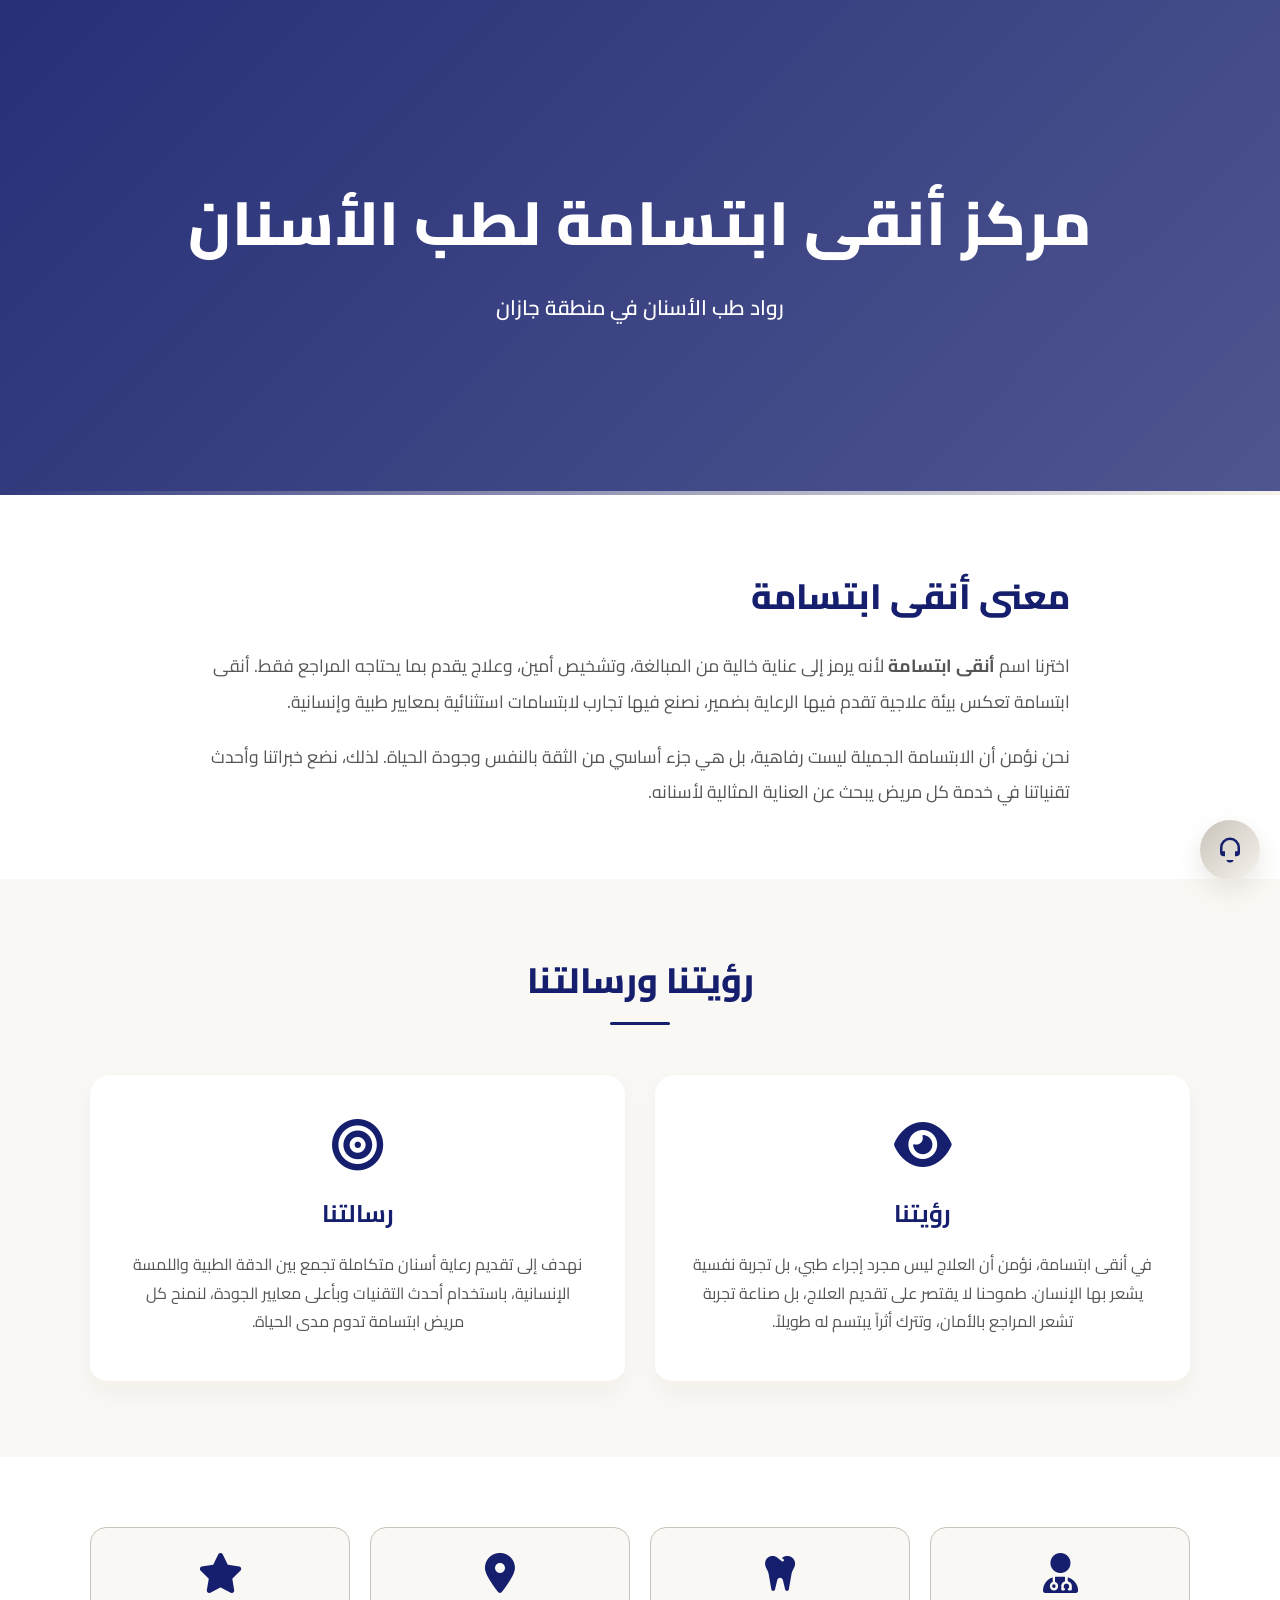
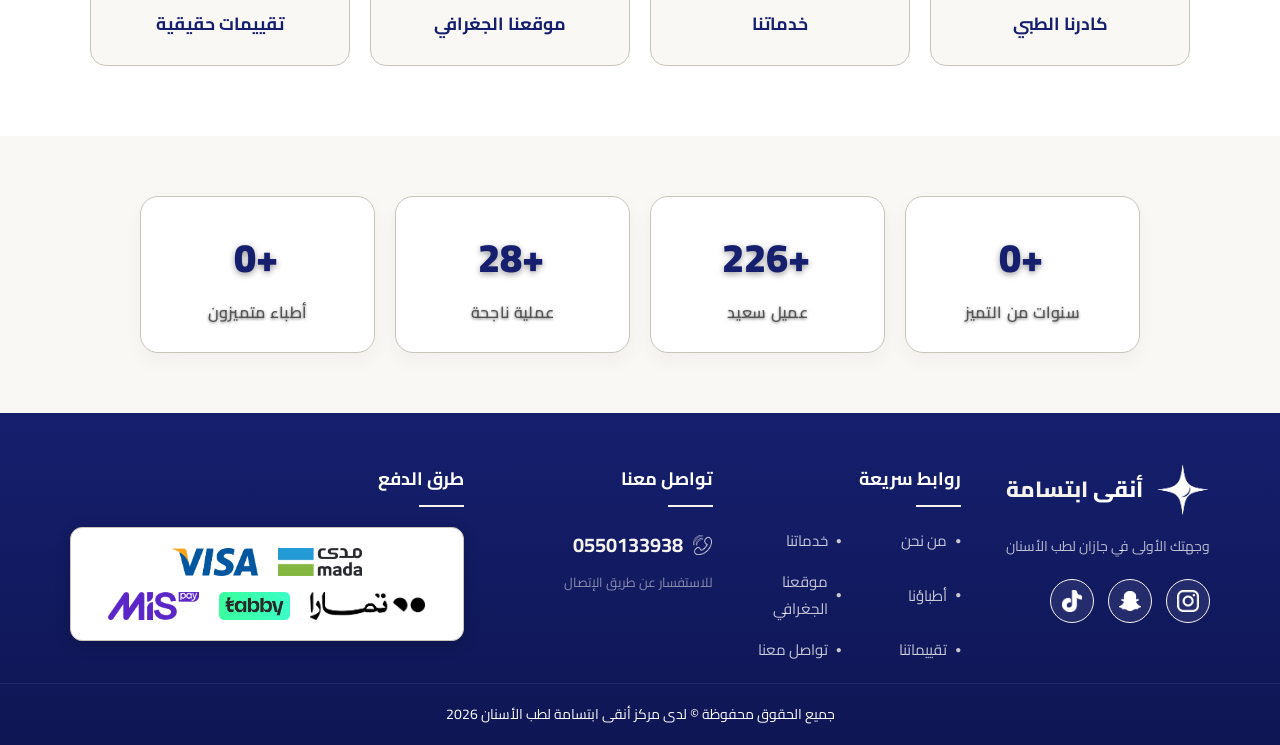
==== commit cf6f1fe1: "UPDATE 5-9-2026" ====
--- a/about-us.html
+++ b/about-us.html
@@ -9,7 +9,7 @@
     <link href="https://fonts.googleapis.com/css2?family=Tajawal:wght@400;600;700;800;900&display=swap" rel="stylesheet">
     <link href="https://fonts.googleapis.com/css2?family=Cairo:wght@400;600;700;800&display=swap" rel="stylesheet">
     <link rel="icon" type="image/png" href="img/logo-icon.png">
-	<link rel="stylesheet" href="popup.css">
+    <link rel="stylesheet" href="popup.css">
     <style>
         :root {
             --primary: #151F6D;
@@ -18,15 +18,20 @@
             --white: #ffffff;
             --border-light: #C9C4BA;
         }
-
+        * { margin: 0; padding: 0; box-sizing: border-box; }
+        html, body {
+            overflow-x: hidden;
+            width: 100%;
+            max-width: 100%;
+            position: relative;
+        }
         body {
             font-family: 'Cairo', sans-serif;
             background: var(--bg-soft);
-            margin: 0;
-            padding: 0;
             color: #333;
             line-height: 1.8;
         }
+        .container { max-width: 1200px; margin: 0 auto; padding: 0 20px; }
 
         .header { display: none !important; }
 
@@ -56,14 +61,13 @@
             background: var(--accent);
             color: var(--primary) !important;
             transform: translateY(-3px);
-            box-shadow: 0 8px 25px rgba(246, 243, 237, 0.3);
+            box-shadow: 0 8px 25px rgba(246,243,237,0.3);
         }
         .btn-back-home:hover i { transform: translateX(-5px); }
 
         /* ===== الهيرو بصورة محلية ===== */
         .about-hero {
-            background: linear-gradient(135deg, rgba(21, 31, 109, 0.92), rgba(21, 31, 109, 0.75)), 
-                        url('img/pure1.jpg');
+            background: linear-gradient(135deg, rgba(21,31,109,0.92), rgba(21,31,109,0.75)), url('img/pure1.jpg');
             background-size: cover;
             background-position: center;
             min-height: 55vh;
@@ -85,198 +89,49 @@
             height: 4px;
             background: linear-gradient(to left, var(--accent), transparent);
         }
-        .about-hero h1 {
-            font-size: 3.8rem;
-            font-weight: 800;
-            margin-bottom: 10px;
-            letter-spacing: 1px;
-            color: #ffffff;
-        }
-        .about-hero p {
-            font-size: 1.3rem;
-            font-weight: 600;
-            color: #ffffff;
-            max-width: 600px;
-            margin: 0 auto;
-        }
-
-        /* ===== القصة (بدون شارة قصتنا) ===== */
-        .story-section {
-            padding: 70px 20px 50px;
-            background: var(--white);
-        }
+        .about-hero h1 { font-size: 3.8rem; font-weight: 800; margin-bottom: 10px; letter-spacing: 1px; color: #ffffff; }
+        .about-hero p { font-size: 1.3rem; font-weight: 600; color: #ffffff; max-width: 600px; margin: 0 auto; }
+
+        /* ===== القصة ===== */
+        .story-section { padding: 70px 20px 50px; background: var(--white); }
         .story-section .container { max-width: 900px; margin: 0 auto; }
-        .story-section h2 {
-            font-size: 2.2rem;
-            color: var(--primary);
-            margin-bottom: 20px;
-            font-weight: 800;
-        }
-        .story-section p {
-            font-size: 1.1rem;
-            color: #555;
-            line-height: 2;
-            margin-bottom: 20px;
-        }
+        .story-section h2 { font-size: 2.2rem; color: var(--primary); margin-bottom: 20px; font-weight: 800; }
+        .story-section p { font-size: 1.1rem; color: #555; line-height: 2; margin-bottom: 20px; }
 
         /* ===== الرؤية والرسالة ===== */
-        .vision-section {
-            padding: 70px 20px;
-            background: var(--bg-soft);
-        }
-        .section-title-wrapper {
-            text-align: center;
-            margin-bottom: 50px;
-        }
-        .section-title-wrapper h2 {
-            font-size: 2.2rem;
-            color: var(--primary);
-            font-weight: 800;
-            display: inline-block;
-            position: relative;
-        }
-        .section-title-wrapper h2::after {
-            content: '';
-            display: block;
-            width: 60px;
-            height: 3px;
-            background: var(--primary);
-            margin: 10px auto 0;
-            border-radius: 3px;
-        }
-        .v-grid {
-            display: grid;
-            grid-template-columns: 1fr 1fr;
-            gap: 30px;
-            max-width: 1100px;
-            margin: 0 auto;
-        }
-        .v-card {
-            background: var(--white);
-            padding: 45px 35px;
-            border-radius: 20px;
-            border-bottom: 6px solid var(--accent);
-            box-shadow: 0 8px 25px rgba(0,0,0,0.04);
-            text-align: center;
-            transition: all 0.4s cubic-bezier(0.175, 0.885, 0.32, 1.275);
-        }
-        .v-card:hover {
-            transform: translateY(-10px);
-            box-shadow: 0 18px 40px rgba(246, 243, 237, 0.12);
-        }
-        .v-card i {
-            font-size: 3.2rem;
-            color: var(--primary);
-            margin-bottom: 20px;
-        }
-        .v-card h3 {
-            color: var(--primary);
-            font-size: 1.5rem;
-            font-weight: 700;
-            margin-bottom: 15px;
-        }
-        .v-card p {
-            color: #555;
-            font-size: 1rem;
-            line-height: 1.8;
-        }
-
-        /* ===== بطاقات تفاعلية سريعة (بدون عنوان) ===== */
-        .quick-links-section {
-            padding: 70px 20px;
-            background: var(--white);
-        }
-        .quick-links-grid {
-            display: grid;
-            grid-template-columns: repeat(4, 1fr);
-            gap: 20px;
-            max-width: 1100px;
-            margin: 0 auto;
-        }
-        .quick-link-card {
-            background: var(--bg-soft);
-            border: 1px solid var(--border-light);
-            border-radius: 16px;
-            padding: 25px 15px;
-            text-align: center;
-            text-decoration: none;
-            color: var(--primary);
-            transition: all 0.3s ease;
-            display: flex;
-            flex-direction: column;
-            align-items: center;
-            gap: 10px;
-        }
-        .quick-link-card:hover {
-            background: var(--primary);
-            color: var(--white);
-            transform: translateY(-8px);
-            box-shadow: 0 15px 30px rgba(0,0,0,0.1);
-        }
-        .quick-link-card i {
-            font-size: 2.5rem;
-            margin-bottom: 5px;
-        }
-        .quick-link-card span {
-            font-weight: 700;
-            font-size: 1.1rem;
-        }
-
-        /* ===== إحصائيات (بنفس تصميم صفحة التركيبات) ===== */
-        .stats-about {
-            padding: 60px 20px;
-            background: var(--bg-soft);
-            text-align: center;
-        }
-        .stats-about-grid {
-            display: grid;
-            grid-template-columns: repeat(4, 1fr);
-            gap: 20px;
-            max-width: 1000px;
-            margin: 0 auto;
-        }
-        .stats-about-item {
-            background: var(--white);
-            border: 1px solid var(--border-light);
-            border-radius: 18px;
-            padding: 25px 15px;
-            transition: 0.3s;
-            box-shadow: 0 8px 20px rgba(0,0,0,0.04);
-        }
-        .stats-about-item:hover {
-            transform: translateY(-4px);
-            border-color: var(--accent);
-            box-shadow: 0 12px 25px rgba(246,243,237,0.3);
-        }
-        .stats-about-item .stat-number {
-            font-size: 2.5rem;
-            font-weight: 900;
-            color: var(--primary);
-            display: block;
-        }
-        .stats-about-item .stat-label {
-            font-size: 1rem;
-            color: #555;
-            font-weight: 600;
-            margin-top: 5px;
-            word-wrap: break-word;
-        }
-
-        .back-home-bottom {
-            text-align: center;
-            padding: 40px 20px 50px;
-            background: var(--bg-soft);
-        }
-
-        /* ===== تنسيق الجوال ===== */
+        .vision-section { padding: 70px 20px; background: var(--bg-soft); }
+        .section-title-wrapper { text-align: center; margin-bottom: 50px; }
+        .section-title-wrapper h2 { font-size: 2.2rem; color: var(--primary); font-weight: 800; display: inline-block; position: relative; }
+        .section-title-wrapper h2::after { content: ''; display: block; width: 60px; height: 3px; background: var(--primary); margin: 10px auto 0; border-radius: 3px; }
+        .v-grid { display: grid; grid-template-columns: 1fr 1fr; gap: 30px; max-width: 1100px; margin: 0 auto; }
+        .v-card { background: var(--white); padding: 45px 35px; border-radius: 20px; border-bottom: 6px solid var(--accent); box-shadow: 0 8px 25px rgba(0,0,0,0.04); text-align: center; transition: all 0.4s cubic-bezier(0.175, 0.885, 0.32, 1.275); }
+        .v-card:hover { transform: translateY(-10px); box-shadow: 0 18px 40px rgba(246,243,237,0.12); }
+        .v-card i { font-size: 3.2rem; color: var(--primary); margin-bottom: 20px; }
+        .v-card h3 { color: var(--primary); font-size: 1.5rem; font-weight: 700; margin-bottom: 15px; }
+        .v-card p { color: #555; font-size: 1rem; line-height: 1.8; }
+
+        /* ===== بطاقات تفاعلية سريعة ===== */
+        .quick-links-section { padding: 70px 20px; background: var(--white); }
+        .quick-links-grid { display: grid; grid-template-columns: repeat(4, 1fr); gap: 20px; max-width: 1100px; margin: 0 auto; }
+        .quick-link-card { background: var(--bg-soft); border: 1px solid var(--border-light); border-radius: 16px; padding: 25px 15px; text-align: center; text-decoration: none; color: var(--primary); transition: all 0.3s ease; display: flex; flex-direction: column; align-items: center; gap: 10px; }
+        .quick-link-card:hover { background: var(--primary); color: var(--white); transform: translateY(-8px); box-shadow: 0 15px 30px rgba(0,0,0,0.1); }
+        .quick-link-card i { font-size: 2.5rem; margin-bottom: 5px; }
+        .quick-link-card span { font-weight: 700; font-size: 1.1rem; }
+
+        /* ===== إحصائيات ===== */
+        .stats-about { padding: 60px 20px; background: var(--bg-soft); text-align: center; }
+        .stats-about-grid { display: grid; grid-template-columns: repeat(4, 1fr); gap: 20px; max-width: 1000px; margin: 0 auto; }
+        .stats-about-item { background: var(--white); border: 1px solid var(--border-light); border-radius: 18px; padding: 25px 15px; transition: 0.3s; box-shadow: 0 8px 20px rgba(0,0,0,0.04); }
+        .stats-about-item:hover { transform: translateY(-4px); border-color: var(--accent); box-shadow: 0 12px 25px rgba(246,243,237,0.3); }
+        .stats-about-item .stat-number { font-size: 2.5rem; font-weight: 900; color: var(--primary); display: block; }
+        .stats-about-item .stat-label { font-size: 1rem; color: #555; font-weight: 600; margin-top: 5px; word-wrap: break-word; }
+
+        .back-home-bottom { text-align: center; padding: 40px 20px 50px; background: var(--bg-soft); }
+
+        /* ===== تجاوب ===== */
         @media (max-width: 992px) {
-            .quick-links-grid {
-                grid-template-columns: repeat(2, 1fr);
-            }
-            .stats-about-grid {
-                grid-template-columns: repeat(2, 1fr);
-                gap: 15px;
-            }
+            .quick-links-grid { grid-template-columns: repeat(2, 1fr); }
+            .stats-about-grid { grid-template-columns: repeat(2, 1fr); gap: 15px; }
         }
         @media (max-width: 768px) {
             .about-hero h1 { font-size: 2.5rem; }
@@ -288,77 +143,20 @@
             .btn-back-home { padding: 10px 20px; font-size: 13px; }
         }
         @media (max-width: 480px) {
-            .quick-links-grid {
-                grid-template-columns: 1fr;
-                max-width: 300px;
-                margin: 0 auto;
-            }
-            .stats-about-grid {
-                grid-template-columns: 1fr 1fr;
-                gap: 10px;
-            }
+            .quick-links-grid { grid-template-columns: 1fr; max-width: 300px; margin: 0 auto; }
+            .stats-about-grid { grid-template-columns: 1fr 1fr; gap: 10px; }
             .stats-about-item .stat-number { font-size: 1.8rem; }
             .about-hero h1 { font-size: 2rem; }
         }
 
-        /* ===== تنسيق الزر العائم FAB ===== */
-        .fab {
-            position: fixed;
-            bottom: 20px;
-            right: 20px;
-            z-index: 99999;
-            width: 60px;
-            height: 60px;
-            pointer-events: none;
-        }
-        .fab-popup {
-            position: absolute;
-            bottom: 70px;
-            right: 0;
-            display: flex;
-            flex-direction: column;
-            align-items: center;
-            pointer-events: none;
-            width: 60px;
-        }
-        .fab-menu {
-            display: none;
-            flex-direction: column;
-            gap: 10px;
-            align-items: center;
-        }
+        /* ===== الزر العائم ===== */
+        .fab { position: fixed; bottom: 20px; right: 20px; z-index: 99999; width: 60px; height: 60px; pointer-events: none; }
+        .fab-popup { position: absolute; bottom: 70px; right: 0; display: flex; flex-direction: column; align-items: center; pointer-events: none; width: 60px; }
+        .fab-menu { display: none; flex-direction: column; gap: 10px; align-items: center; }
         .fab.open .fab-menu { display: flex; }
-        .fab-item {
-            pointer-events: auto;
-            width: 50px;
-            height: 50px;
-            border-radius: 50%;
-            background: var(--white);
-            display: flex;
-            align-items: center;
-            justify-content: center;
-            box-shadow: 0 8px 20px rgba(0,0,0,0.15);
-            text-decoration: none;
-            transition: 0.2s;
-            position: relative;
-            color: var(--primary);
-        }
+        .fab-item { pointer-events: auto; width: 50px; height: 50px; border-radius: 50%; background: var(--white); display: flex; align-items: center; justify-content: center; box-shadow: 0 8px 20px rgba(0,0,0,0.15); text-decoration: none; transition: 0.2s; position: relative; color: var(--primary); }
         .fab-item:hover { transform: scale(1.1); }
-        .fab-label {
-            position: absolute;
-            right: 55px;
-            background: var(--primary);
-            color: var(--white);
-            padding: 5px 12px;
-            border-radius: 20px;
-            white-space: nowrap;
-            font-size: 11px;
-            font-weight: 700;
-            box-shadow: 0 5px 15px rgba(0,0,0,0.15);
-            opacity: 0;
-            visibility: hidden;
-            transition: 0.25s;
-        }
+        .fab-label { position: absolute; right: 55px; background: var(--primary); color: var(--white); padding: 5px 12px; border-radius: 20px; white-space: nowrap; font-size: 11px; font-weight: 700; box-shadow: 0 5px 15px rgba(0,0,0,0.15); opacity: 0; visibility: hidden; transition: 0.25s; }
         .fab-item:hover .fab-label { opacity: 1; visibility: visible; right: 60px; }
         .fab-call { color: #C9C4BA; border: 2px solid #C9C4BA; }
         .fab-whatsapp { color: #25D366; border: 2px solid #25D366; }
@@ -368,33 +166,14 @@
         .fab-whatsapp:hover { background: #25D366; color: #fff; }
         .fab-home:hover { background: var(--primary); color: #fff; }
         .fab-top:hover { background: #F6F3ED; color: var(--primary); }
-        .fab-main {
-            pointer-events: auto;
-            width: 60px;
-            height: 60px;
-            border: none;
-            border-radius: 50%;
-            background: linear-gradient(135deg, #C9C4BA, #F6F3ED);
-            display: flex;
-            align-items: center;
-            justify-content: center;
-            cursor: pointer;
-            box-shadow: 0 10px 25px rgba(201,196,186,0.4);
-            animation: pulse 2s infinite;
-            position: relative;
-            z-index: 2;
-        }
+        .fab-main { pointer-events: auto; width: 60px; height: 60px; border: none; border-radius: 50%; background: linear-gradient(135deg, #C9C4BA, #F6F3ED); display: flex; align-items: center; justify-content: center; cursor: pointer; box-shadow: 0 10px 25px rgba(201,196,186,0.4); animation: pulse 2s infinite; position: relative; z-index: 2; }
         .fab-main svg { width: 30px; height: 30px; fill: var(--primary); }
-        @keyframes pulse {
-            0% { box-shadow: 0 0 0 0 rgba(201,196,186,0.7); }
-            70% { box-shadow: 0 0 0 15px rgba(201,196,186,0); }
-            100% { box-shadow: 0 0 0 0 rgba(201,196,186,0); }
-        }
+        @keyframes pulse { 0% { box-shadow: 0 0 0 0 rgba(201,196,186,0.7); } 70% { box-shadow: 0 0 0 15px rgba(201,196,186,0); } 100% { box-shadow: 0 0 0 0 rgba(201,196,186,0); } }
     </style>
 </head>
 <body>
 
-    <!-- الهيرو بدون عبارة زائدة -->
+    <!-- الهيرو -->
     <section class="about-hero">
         <div class="container">
             <h1>مركز أنقى ابتسامة لطب الأسنان</h1>
@@ -402,7 +181,7 @@
         </div>
     </section>
 
-    <!-- القصة (بدون شارة قصتنا) -->
+    <!-- القصة -->
     <section class="story-section">
         <div class="container">
             <h2>معنى أنقى ابتسامة</h2>
@@ -444,7 +223,7 @@
         </div>
     </section>
 
-    <!-- بطاقات سريعة تفاعلية (بدون عنوان) -->
+    <!-- بطاقات سريعة -->
     <section class="quick-links-section">
         <div class="container">
             <div class="quick-links-grid">
@@ -468,7 +247,7 @@
         </div>
     </section>
 
-    <!-- إحصائيات بنفس تصميم صفحة التركيبات -->
+    <!-- إحصائيات -->
     <section class="stats-about">
         <div class="container">
             <div class="stats-about-grid">
@@ -492,42 +271,30 @@
         </div>
     </section>
 
-    
     <!-- زر عائم FAB -->
     <div class="fab" id="fab">
         <div class="fab-popup">
             <div class="fab-menu">
                 <a href="tel:0550133938" class="fab-item fab-call">
                     <div class="fab-label">اتصل بنا</div>
-                    <svg viewBox="0 0 24 24" width="24" height="24" fill="currentColor">
-                        <path d="M6.62 10.79a15.05 15.05 0 006.59 6.59l2.2-2.2a1 1 0 011-.24 11.7 11.7 0 003.67.59 1 1 0 011 1V20a1 1 0 01-1 1C10.3 21 3 13.7 3 4a1 1 0 011-1h3.47a1 1 0 011 1c0 1.27.2 2.5.59 3.67a1 1 0 01-.25 1.01z"/>
-                    </svg>
+                    <svg viewBox="0 0 24 24" width="24" height="24" fill="currentColor"><path d="M6.62 10.79a15.05 15.05 0 006.59 6.59l2.2-2.2a1 1 0 011-.24 11.7 11.7 0 003.67.59 1 1 0 011 1V20a1 1 0 01-1 1C10.3 21 3 13.7 3 4a1 1 0 011-1h3.47a1 1 0 011 1c0 1.27.2 2.5.59 3.67a1 1 0 01-.25 1.01z"/></svg>
                 </a>
                 <a href="https://wa.me/966550133938" target="_blank" class="fab-item fab-whatsapp">
                     <div class="fab-label">راسلنا عبر واتساب</div>
-                    <svg viewBox="0 0 32 32" width="24" height="24" fill="currentColor">
-                        <path d="M16.01 3C8.83 3 3 8.74 3 15.83c0 2.5.73 4.82 1.98 6.79L3 29l6.57-1.92a13.08 13.08 0 006.44 1.66c7.18 0 13.01-5.74 13.01-12.83S23.19 3 16.01 3zm0 23.5a10.5 10.5 0 01-5.36-1.47l-.38-.22-3.89 1.14 1.16-3.78-.24-.39a10.34 10.34 0 01-1.58-5.45c0-5.73 4.72-10.39 10.53-10.39s10.53 4.66 10.53 10.39S21.82 26.5 16.01 26.5z"/>
-                        <path d="M22.1 18.53c-.33-.16-1.96-.96-2.27-1.07-.3-.11-.52-.16-.74.16-.22.33-.85 1.07-1.05 1.29-.19.22-.39.24-.72.08-.33-.16-1.4-.5-2.66-1.58-.98-.87-1.64-1.95-1.83-2.28-.19-.33-.02-.5.14-.66.15-.15.33-.39.5-.58.16-.19.22-.33.33-.55.11-.22.05-.41-.03-.58-.08-.16-.74-1.78-1.01-2.43-.27-.65-.55-.56-.74-.57h-.63c-.22 0-.58.08-.88.41-.3.33-1.15 1.12-1.15 2.73s1.18 3.17 1.34 3.39c.16.22 2.32 3.52 5.62 4.94.78.33 1.39.53 1.87.68.79.25 1.5.22 2.07.13.63-.09 1.96-.8 2.24-1.57.27-.77.27-1.43.19-1.57-.08-.14-.3-.22-.63-.38z"/>
-                    </svg>
+                    <svg viewBox="0 0 32 32" width="24" height="24" fill="currentColor"><path d="M16.01 3C8.83 3 3 8.74 3 15.83c0 2.5.73 4.82 1.98 6.79L3 29l6.57-1.92a13.08 13.08 0 006.44 1.66c7.18 0 13.01-5.74 13.01-12.83S23.19 3 16.01 3zm0 23.5a10.5 10.5 0 01-5.36-1.47l-.38-.22-3.89 1.14 1.16-3.78-.24-.39a10.34 10.34 0 01-1.58-5.45c0-5.73 4.72-10.39 10.53-10.39s10.53 4.66 10.53 10.39S21.82 26.5 16.01 26.5z"/><path d="M22.1 18.53c-.33-.16-1.96-.96-2.27-1.07-.3-.11-.52-.16-.74.16-.22.33-.85 1.07-1.05 1.29-.19.22-.39.24-.72.08-.33-.16-1.4-.5-2.66-1.58-.98-.87-1.64-1.95-1.83-2.28-.19-.33-.02-.5.14-.66.15-.15.33-.39.5-.58.16-.19.22-.33.33-.55.11-.22.05-.41-.03-.58-.08-.16-.74-1.78-1.01-2.43-.27-.65-.55-.56-.74-.57h-.63c-.22 0-.58.08-.88.41-.3.33-1.15 1.12-1.15 2.73s1.18 3.17 1.34 3.39c.16.22 2.32 3.52 5.62 4.94.78.33 1.39.53 1.87.68.79.25 1.5.22 2.07.13.63-.09 1.96-.8 2.24-1.57.27-.77.27-1.43.19-1.57-.08-.14-.3-.22-.63-.38z"/></svg>
                 </a>
                 <a href="index.html" class="fab-item fab-home">
                     <div class="fab-label">الرئيسية</div>
-                    <svg viewBox="0 0 24 24" width="24" height="24" fill="currentColor">
-                        <path d="M12 3L2 12h3v8h6v-6h2v6h6v-8h3L12 3z"/>
-                    </svg>
+                    <svg viewBox="0 0 24 24" width="24" height="24" fill="currentColor"><path d="M12 3L2 12h3v8h6v-6h2v6h6v-8h3L12 3z"/></svg>
                 </a>
                 <a href="#" class="fab-item fab-top" onclick="window.scrollTo({top:0,behavior:'smooth'});return false;">
                     <div class="fab-label">العودة للأعلى</div>
-                    <svg viewBox="0 0 24 24" width="24" height="24" fill="currentColor">
-                        <path d="M12 5l-7 7 1.4 1.4L11 8.8V20h2V8.8l4.6 4.6L19 12z"/>
-                    </svg>
+                    <svg viewBox="0 0 24 24" width="24" height="24" fill="currentColor"><path d="M12 5l-7 7 1.4 1.4L11 8.8V20h2V8.8l4.6 4.6L19 12z"/></svg>
                 </a>
             </div>
         </div>
         <button class="fab-main" id="fabMain" aria-label="اختر طريقة التواصل">
-            <svg viewBox="0 0 24 24">
-                <path d="M12 2a8 8 0 00-8 8v4a3 3 0 003 3h1v-4H6v-3a6 6 0 1112 0v3h-2v4h1a3 3 0 003-3v-4a8 8 0 00-8-8zm-3 18a3 3 0 003 2 3 3 0 003-2H9z"/>
-            </svg>
+            <svg viewBox="0 0 24 24"><path d="M12 2a8 8 0 00-8 8v4a3 3 0 003 3h1v-4H6v-3a6 6 0 1112 0v3h-2v4h1a3 3 0 003-3v-4a8 8 0 00-8-8zm-3 18a3 3 0 003 2 3 3 0 003-2H9z"/></svg>
         </button>
     </div>
 
@@ -541,15 +308,9 @@
                 </div>
                 <p class="footer-desc">وجهتك الأولى في جازان لطب الأسنان</p>
                 <div class="footer-social">
-                    <a href="https://www.instagram.com/puresmile.sa?igsi=NHB1NXFkeXFqZ3Rq" target="_blank" rel="noopener">
-                        <img src="img/instagram-icon.png" alt="انستقرام">
-                    </a>
-                    <a href="https://www.snapchat.com/add/puresmile.sa?share_id=ygteCfX5opY&locale=ar-SA-u-nu-latn" target="_blank" rel="noopener">
-                        <img src="img/snapchat-icon.png" alt="سناب شات">
-                    </a>
-                    <a href="https://www.tiktok.com/@puresmile.sa?_r=1&_t=ZS-99I24P1m4Z7" target="_blank" rel="noopener">
-                        <img src="img/tiktok-icon.png" alt="تيك توك">
-                    </a>
+                    <a href="https://www.instagram.com/puresmile.sa?igsi=NHB1NXFkeXFqZ3Rq" target="_blank" rel="noopener"><img src="img/instagram-icon.png" alt="انستقرام"></a>
+                    <a href="https://www.snapchat.com/add/puresmile.sa?share_id=ygteCfX5opY&locale=ar-SA-u-nu-latn" target="_blank" rel="noopener"><img src="img/snapchat-icon.png" alt="سناب شات"></a>
+                    <a href="https://www.tiktok.com/@puresmile.sa?_r=1&_t=ZS-99I24P1m4Z7" target="_blank" rel="noopener"><img src="img/tiktok-icon.png" alt="تيك توك"></a>
                 </div>
             </div>
             <div class="footer-col">
@@ -565,43 +326,24 @@
             </div>
             <div class="footer-col footer-col-contact">
                 <h4 class="footer-heading">تواصل معنا</h4>
-                <a href="tel:0550133938" class="footer-phone">
-                    <img src="img/phone-icon.png" alt="اتصال" style="width:20px; height:20px; object-fit:contain; filter: brightness(0) invert(1);">
-                    0550133938
-                </a>
+                <a href="tel:0550133938" class="footer-phone"><img src="img/phone-icon.png" alt="اتصال" style="width:20px; height:20px; object-fit:contain; filter: brightness(0) invert(1);">0550133938</a>
                 <p class="footer-contact-note">للاستفسار عن طريق الإتصال</p>
             </div>
             <div class="footer-col footer-col-payment">
                 <h4 class="footer-heading">طرق الدفع</h4>
                 <div class="payment-bar">
                     <div class="payment-icons payment-icons-desktop">
-                        <div class="payment-row">
-                            <img src="img/mada.png" alt="مدى">
-                            <img src="img/visa.png" alt="فيزا">
-                        </div>
-                        <div class="payment-row">
-                            <img src="img/tamara.png" alt="تمارا">
-                            <img src="img/tabby.png" alt="التابي">
-                            <img src="img/mis.png" alt="MIS">
-                        </div>
+                        <div class="payment-row"><img src="img/mada.png" alt="مدى"><img src="img/visa.png" alt="فيزا"></div>
+                        <div class="payment-row"><img src="img/tamara.png" alt="تمارا"><img src="img/tabby.png" alt="التابي"><img src="img/mis.png" alt="MIS"></div>
                     </div>
                     <div class="payment-icons-mobile">
-                        <div class="icons-row">
-                            <img src="img/mada.png" alt="مدى">
-                            <img src="img/visa.png" alt="فيزا">
-                        </div>
-                        <div class="icons-row">
-                            <img src="img/tamara.png" alt="تمارا">
-                            <img src="img/tabby.png" alt="التابي">
-                            <img src="img/mis.png" alt="MIS">
-                        </div>
+                        <div class="icons-row"><img src="img/mada.png" alt="مدى"><img src="img/visa.png" alt="فيزا"></div>
+                        <div class="icons-row"><img src="img/tamara.png" alt="تمارا"><img src="img/tabby.png" alt="التابي"><img src="img/mis.png" alt="MIS"></div>
                     </div>
                 </div>
             </div>
         </div>
-        <div class="footer-bottom">
-            <p>جميع الحقوق محفوظة &copy; لدى مركز أنقى ابتسامة لطب الأسنان 2026</p>
-        </div>
+        <div class="footer-bottom"><p>جميع الحقوق محفوظة &copy; لدى مركز أنقى ابتسامة لطب الأسنان 2026</p></div>
     </footer>
 
     <style>
@@ -609,7 +351,7 @@
             background: linear-gradient(180deg, #151F6D 0%, #0F1654 100%);
             color: #ffffff;
             font-family: 'Cairo', sans-serif;
-            padding: 0;
+            padding-top: 10px;
         }
         .footer-container {
             max-width: 1200px;
@@ -625,37 +367,16 @@
         .footer-logo-text span { color: #F6F3ED; }
         .footer-desc { font-size: 14px; color: rgba(255,255,255,0.7); line-height: 1.8; margin-bottom: 20px; }
         .footer-social { display: flex; gap: 14px; }
-        .footer-social a {
-            display: flex; align-items: center; justify-content: center;
-            width: 44px; height: 44px; border-radius: 50%;
-            background: rgba(255,255,255,0.08);
-            transition: 0.3s; border: 1px solid #F6F3ED;
-        }
-        .footer-social a:hover {
-            background: #F6F3ED; transform: translateY(-3px); border-color: #F6F3ED;
-        }
+        .footer-social a { display: flex; align-items: center; justify-content: center; width: 44px; height: 44px; border-radius: 50%; background: rgba(255,255,255,0.08); transition: 0.3s; border: 1px solid #F6F3ED; }
+        .footer-social a:hover { background: #F6F3ED; transform: translateY(-3px); border-color: #F6F3ED; }
         .footer-social img { width: 22px; height: 22px; object-fit: contain; filter: brightness(0) invert(1); }
-        .footer-heading {
-            font-size: 18px; font-weight: 700; color: #ffffff;
-            margin-bottom: 20px; position: relative; padding-bottom: 12px;
-        }
-        .footer-heading::after {
-            content: ''; position: absolute; bottom: 0; right: 0;
-            width: 45px; height: 2px; background: #F6F3ED;
-        }
+        .footer-heading { font-size: 18px; font-weight: 700; color: #ffffff; margin-bottom: 20px; position: relative; padding-bottom: 12px; }
+        .footer-heading::after { content: ''; position: absolute; bottom: 0; right: 0; width: 45px; height: 2px; background: #F6F3ED; }
         .footer-links-grid { display: grid; grid-template-columns: 1fr 1fr; gap: 14px 20px; }
-        .footer-links-grid a {
-            color: rgba(255,255,255,0.75); text-decoration: none; font-size: 15px;
-            transition: 0.3s; display: flex; align-items: center; gap: 8px;
-        }
-        .footer-links-grid a::before {
-            content: '●'; color: #F6F3ED; font-size: 10px; flex-shrink: 0; opacity: 0.8;
-        }
+        .footer-links-grid a { color: rgba(255,255,255,0.75); text-decoration: none; font-size: 15px; transition: 0.3s; display: flex; align-items: center; gap: 8px; }
+        .footer-links-grid a::before { content: '●'; color: #F6F3ED; font-size: 10px; flex-shrink: 0; opacity: 0.8; }
         .footer-links-grid a:hover { color: #F6F3ED; transform: translateX(-6px); }
-        .footer-phone {
-            display: inline-flex; align-items: center; gap: 10px; color: #F6F3ED;
-            font-size: 20px; font-weight: 700; text-decoration: none; transition: 0.3s; margin-bottom: 8px;
-        }
+        .footer-phone { display: inline-flex; align-items: center; gap: 10px; color: #F6F3ED; font-size: 20px; font-weight: 700; text-decoration: none; transition: 0.3s; margin-bottom: 8px; }
         .footer-phone:hover { color: #ffffff; }
         .footer-contact-note { font-size: 13px; color: rgba(255,255,255,0.5); margin: 0; }
         .footer-col-payment .payment-bar {
@@ -665,15 +386,22 @@
             border: 1px solid #C9C4BA;
             border-radius: 12px;
             padding: 20px 15px;
-            display: flex; flex-direction: column; align-items: center;
-            gap: 16px; box-shadow: 0 4px 15px rgba(0,0,0,0.2); width: 100%;
+            display: flex;
+            flex-direction: column;
+            align-items: center;
+            gap: 16px;
+            box-shadow: 0 4px 15px rgba(0,0,0,0.2);
+            width: 100%;
+            overflow: hidden;
+            box-sizing: border-box;
         }
         .payment-icons-desktop { display: flex; flex-direction: column; gap: 16px; width: 100%; }
         .payment-row { display: flex; justify-content: center; align-items: center; gap: 20px; flex-wrap: wrap; }
-        .payment-row img { height: 28px; width: auto; object-fit: contain; }
+        .payment-row img { height: 28px; width: auto; object-fit: contain; max-width: 100%; }
         .payment-icons-mobile { display: none; }
-        .footer-bottom { border-top: 1px solid rgba(255,255,255,0.08); padding: 18px 30px; text-align: center; }
-        .footer-bottom p { color: #ffffff; font-size: 14px; margin: 0; white-space: nowrap; }
+        .footer-bottom { border-top: 1px solid rgba(255,255,255,0.08); padding: 18px 30px; text-align: center; width: 100%; box-sizing: border-box; }
+        .footer-bottom p { color: #ffffff; font-size: 14px; margin: 0; white-space: nowrap; direction: rtl; text-align: center; width: 100%; max-width: 100%; overflow: hidden; text-overflow: ellipsis; }
+
         @media (max-width: 1000px) {
             .footer-container { grid-template-columns: repeat(2, 1fr); gap: 25px; }
             .footer-col-payment { grid-column: span 2; }
@@ -687,15 +415,17 @@
             .footer-heading::after { right: 50%; transform: translateX(50%); }
             .footer-links-grid { justify-items: center; }
             .footer-phone { justify-content: center; }
-            .payment-bar { width: 100%; }
+            .payment-bar { width: 100%; max-width: 100%; }
             .payment-icons-desktop { display: none; }
-            .payment-icons-mobile {
-                display: flex; flex-direction: column; align-items: center;
-                gap: 1.5rem; width: 100%;
-            }
-            .icons-row { display: flex; justify-content: center; align-items: center; gap: 2rem; }
-            .payment-icons-mobile img { height: 26px; width: auto; object-fit: contain; }
-            .footer-bottom p { font-size: 12px; }
+            .payment-icons-mobile { display: flex; flex-direction: column; align-items: center; gap: 1.5rem; width: 100%; }
+            .icons-row { display: flex; justify-content: center; align-items: center; gap: 2rem; flex-wrap: wrap; }
+            .payment-icons-mobile img { height: 26px; width: auto; object-fit: contain; max-width: 100%; }
+            .footer-bottom p { font-size: 12px; white-space: normal; line-height: 1.6; }
+        }
+        @media (max-width: 360px) {
+            .payment-icons-mobile .icons-row { gap: 1rem; }
+            .payment-icons-mobile img { height: 22px; }
+            .footer-bottom p { font-size: 10px; }
         }
     </style>
 
@@ -732,16 +462,17 @@
             statNumbers.forEach(function(counter) { counterObserver.observe(counter); });
         });
 
-        // تشغيل الزر العائم FAB
+        // تشغيل الزر العائم FAB مع إغلاق تلقائي عند النقر على عنصر
         (function() {
             var fab = document.getElementById('fab');
             var fabMain = document.getElementById('fabMain');
             if (!fab || !fabMain) return;
             var closeTimeout;
             function openFab() { clearTimeout(closeTimeout); fab.classList.add('open'); }
+            function closeFab() { fab.classList.remove('open'); clearTimeout(closeTimeout); }
             function closeFabDelayed() {
                 clearTimeout(closeTimeout);
-                closeTimeout = setTimeout(function() { fab.classList.remove('open'); }, 300);
+                closeTimeout = setTimeout(closeFab, 300);
             }
             if (window.innerWidth > 768) {
                 fabMain.addEventListener('mouseenter', openFab);
@@ -757,12 +488,17 @@
             });
             document.addEventListener('click', function(e) {
                 if (!fab.contains(e.target)) {
-                    fab.classList.remove('open');
-                    clearTimeout(closeTimeout);
+                    closeFab();
                 }
+            });
+            // إغلاق فوري عند النقر على أي عنصر داخل القائمة
+            document.querySelectorAll('.fab-item').forEach(function(item) {
+                item.addEventListener('click', function() {
+                    closeFab();
+                });
             });
         })();
     </script>
-	   <script src="popup.js"></script>
+    <script src="popup.js"></script>
 </body>
 </html>
--- a/style.css
+++ b/style.css
@@ -47,7 +47,7 @@
     top: 20px;
     left: 50%;
     transform: translateX(-50%);
-    width: min(90%, 1200px);   /* استخدام min() لضمان عدم تجاوز العرض */
+    width: min(90%, 1200px);
     background: rgba(21, 31, 109, 0.5);
     backdrop-filter: blur(15px);
     -webkit-backdrop-filter: blur(15px);
@@ -432,7 +432,6 @@
     box-shadow: 0 6px 20px rgba(201, 196, 186, 0.35);
 }
 
-/* أيقونات الخدمات */
 .service-icon img {
     width: 30px;
     height: 30px;
@@ -1401,4 +1400,29 @@
         font-size: 12px;
         padding: 5px 10px;
     }
+}
+
+/* ===== تمت إضافته: حل مشكلة شعارات الدفع ===== */
+.footer-col-payment .payment-bar {
+    overflow: hidden;                /* منع خروج المحتوى */
+    width: 100%;
+    box-sizing: border-box;
+}
+.payment-row,
+.payment-icons-mobile .icons-row {
+    flex-wrap: wrap;                 /* السماح بالتفاف الصور إذا ضاقت */
+    justify-content: center;
+    gap: 15px;                      /* تقليل المسافة قليلاً */
+}
+.payment-row img,
+.payment-icons-mobile img {
+    max-width: 100%;                /* ضمان عدم تجاوز الصورة للحاوية */
+    height: auto;
+    max-height: 28px;               /* الحفاظ على ارتفاع مناسب */
+    object-fit: contain;
+    flex-shrink: 0;
+}
+/* إضافة مسافة صغيرة أعلى الفوتر لمنع أي تداخل محتمل مع القسم السابق */
+.main-footer {
+    padding-top: 10px;              /* يمكن زيادتها إذا لزم */
 }
